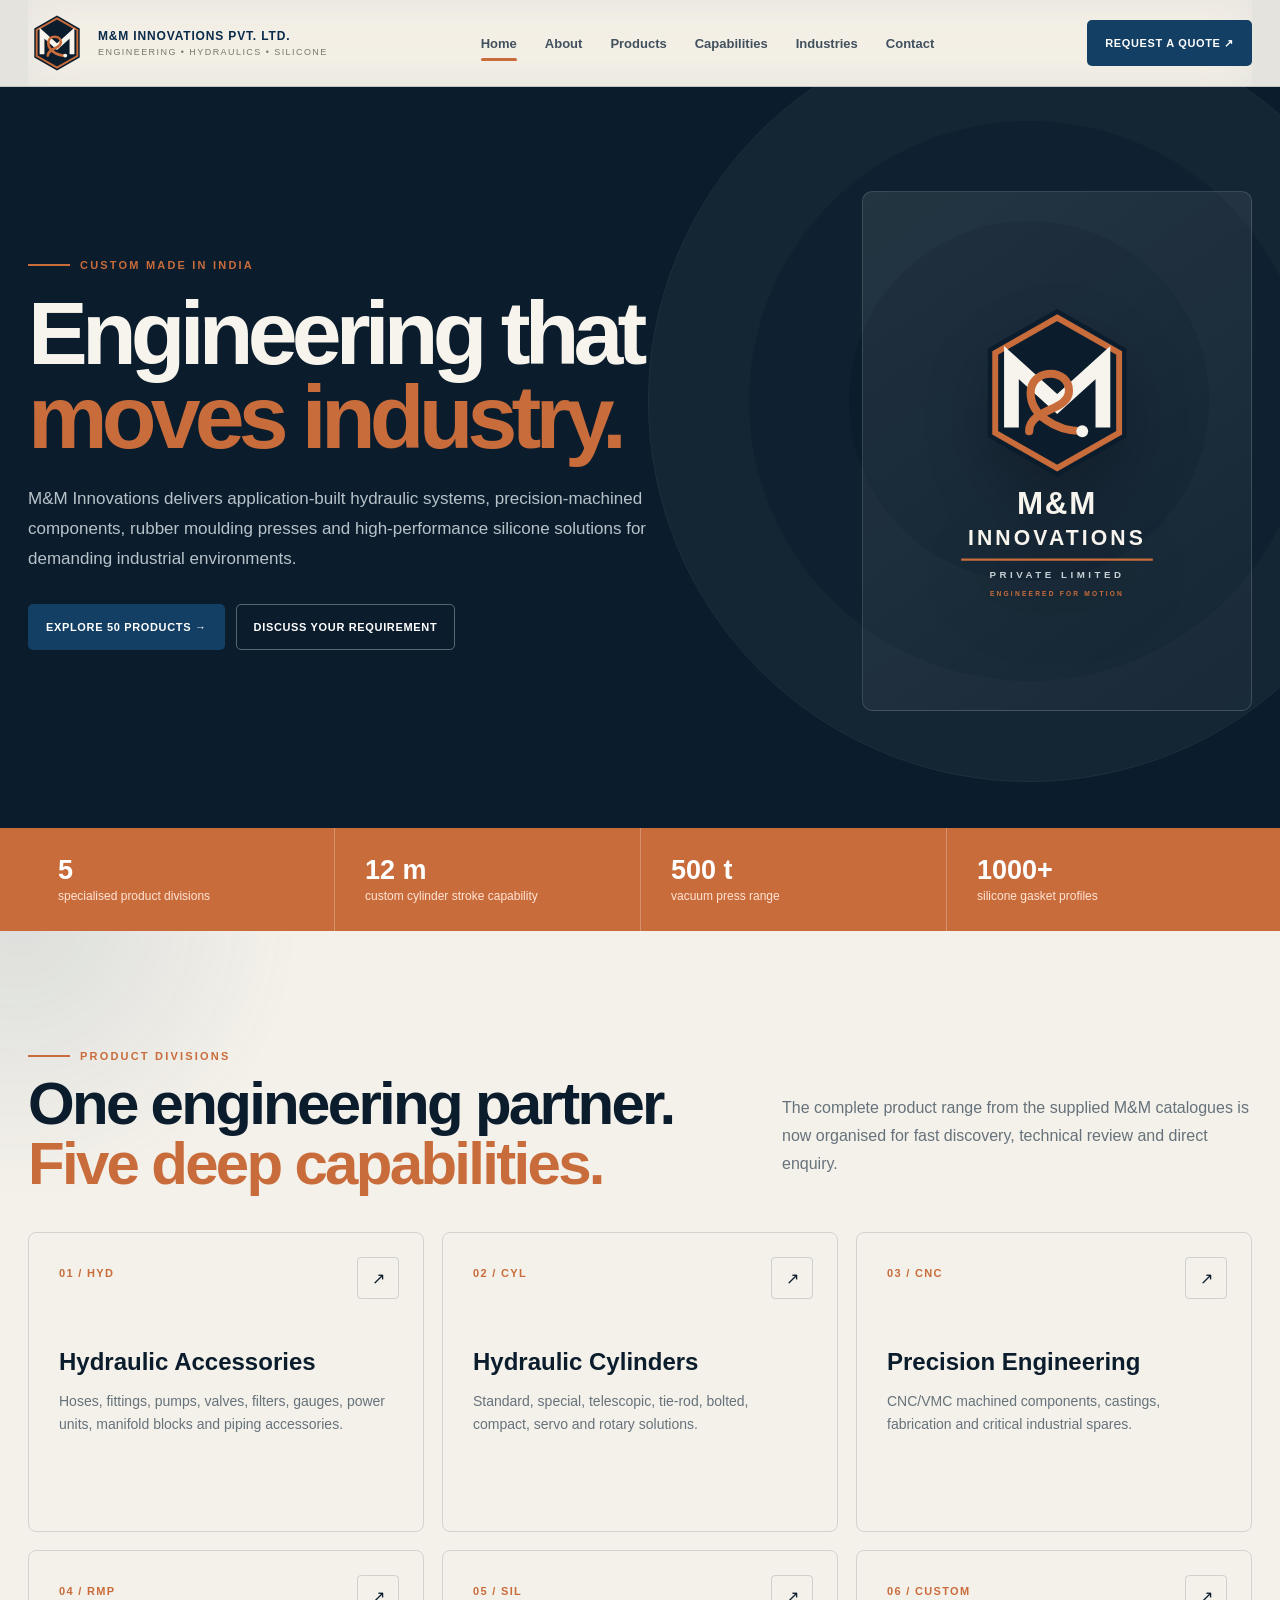
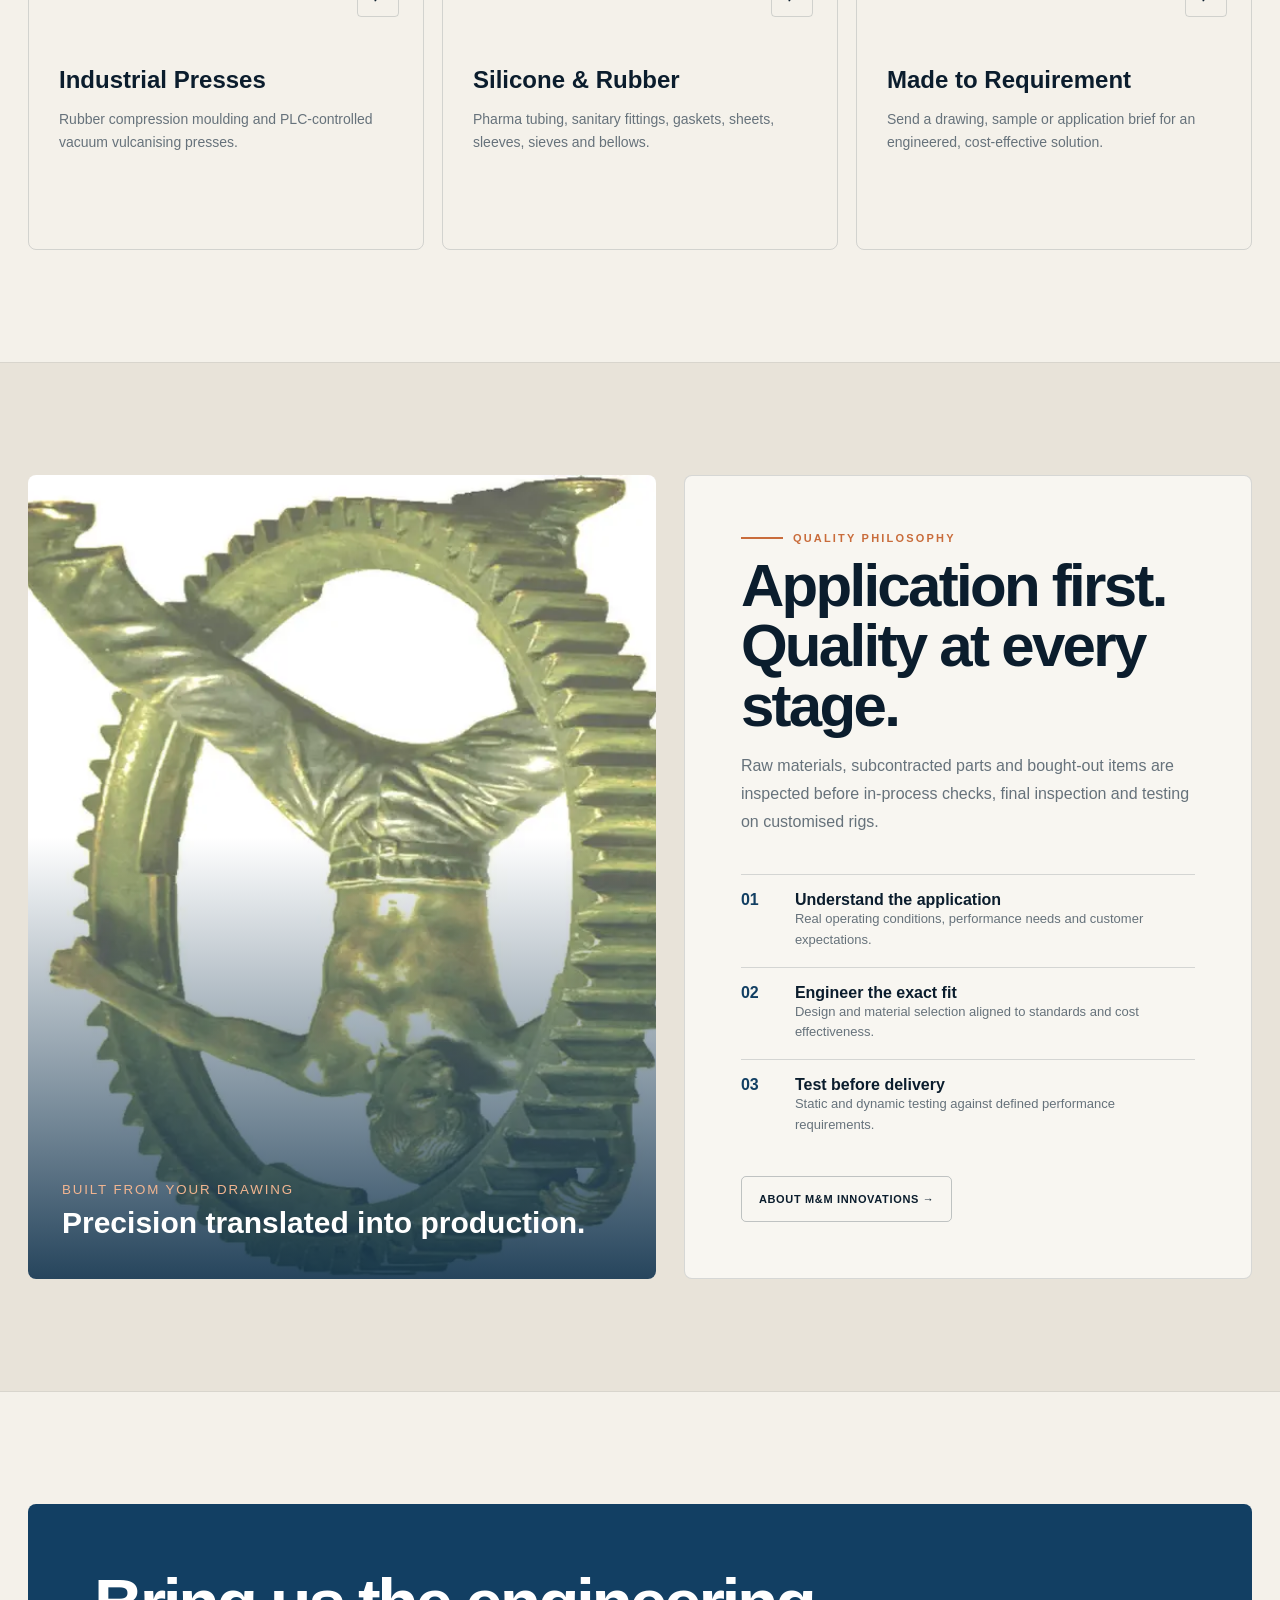
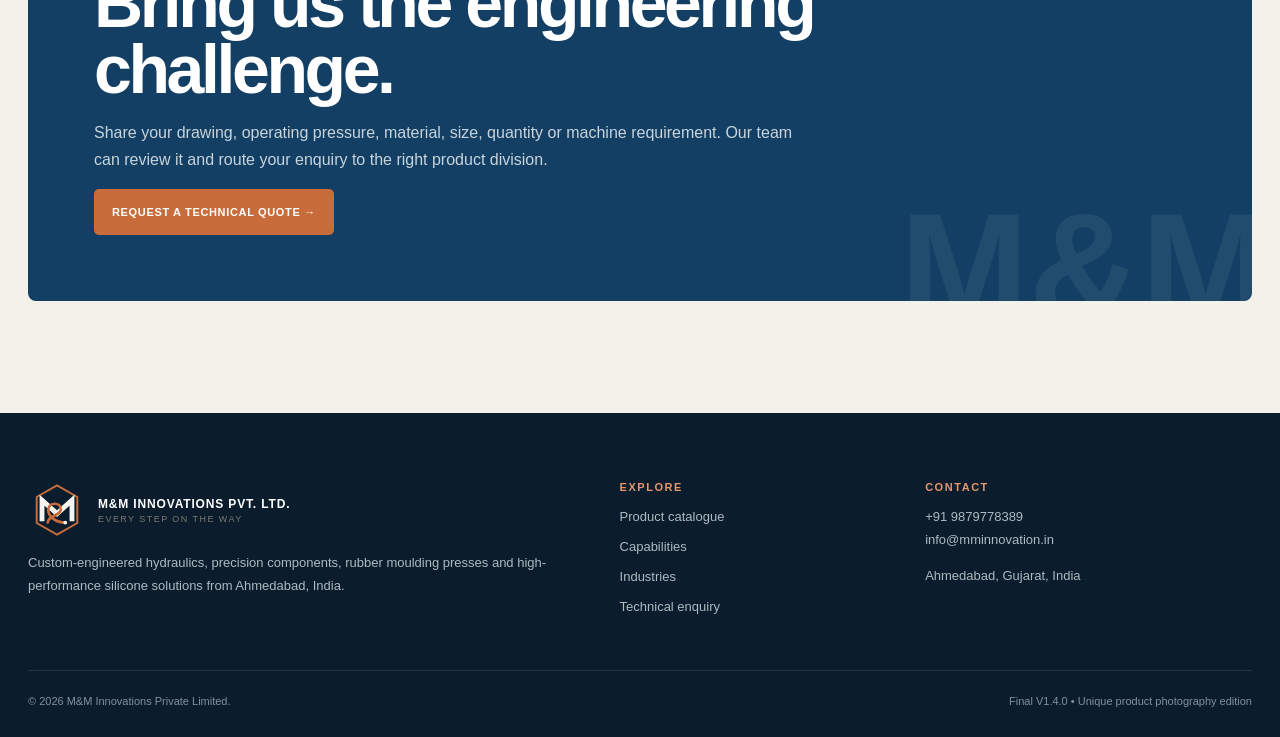
==== index.html @ 69aff67a "Initial commit for Render deployment" ====
<!doctype html><html lang="en"><head><meta charset="utf-8"><meta name="viewport" content="width=device-width,initial-scale=1"><title>M&M Innovations Pvt. Ltd. | Industrial Engineering & Manufacturing</title><meta name="description" content="Manufacturer of hydraulic cylinders, accessories, precision engineering components, rubber moulding presses and silicone products in Ahmedabad, India."><link rel="icon" href="favicon.ico"><link rel="stylesheet" href="assets/styles.css"><link rel="stylesheet" href="assets/final-polish.css"><link rel="stylesheet" href="assets/editorial-v130.css"></head><body><div class="noise"></div><div data-site-nav></div>
<header class="hero"><div class="container hero-grid"><div><div class="eyebrow" data-cms-text="index.hero.eyebrow">Custom made in India</div><h1>Engineering that <span data-cms-text="index.hero.accent">moves industry.</span></h1><p data-cms-text="index.hero.description">M&M Innovations delivers application-built hydraulic systems, precision-machined components, rubber moulding presses and high-performance silicone solutions for demanding industrial environments.</p><div class="hero-actions"><a class="btn btn-primary" href="products.html">Explore 50 products →</a><a class="btn btn-secondary" href="contact.html">Discuss your requirement</a></div></div><div class="hero-logo-card"><img data-cms-image="index.hero.logo" src="assets/mm-logo-primary.svg" alt="M&M Innovations Private Limited"><p>Innovation • Engineering • Reliability</p></div></div></header>
<div class="metrics"><div class="container metric-row"><div class="metric"><strong>5</strong><span>specialised product divisions</span></div><div class="metric"><strong>12 m</strong><span>custom cylinder stroke capability</span></div><div class="metric"><strong>500 t</strong><span>vacuum press range</span></div><div class="metric"><strong>1000+</strong><span>silicone gasket profiles</span></div></div></div>
<main><section class="section"><div class="container"><div class="section-head reveal"><div><div class="eyebrow">Product divisions</div><h2>One engineering partner. <span class="gradient">Five deep capabilities.</span></h2></div><p data-cms-text="index.divisions.description">The complete product range from the supplied M&M catalogues is now organised for fast discovery, technical review and direct enquiry.</p></div><div class="grid-3">
<a class="division-card reveal" href="products.html?category=Hydraulic%20Accessories"><span class="icon">01 / HYD</span><span class="arrow">↗</span><h3>Hydraulic Accessories</h3><p>Hoses, fittings, pumps, valves, filters, gauges, power units, manifold blocks and piping accessories.</p></a>
<a class="division-card reveal" href="products.html?category=Hydraulic%20Cylinders"><span class="icon">02 / CYL</span><span class="arrow">↗</span><h3>Hydraulic Cylinders</h3><p>Standard, special, telescopic, tie-rod, bolted, compact, servo and rotary solutions.</p></a>
<a class="division-card reveal" href="products.html?category=Precision%20Engineering"><span class="icon">03 / CNC</span><span class="arrow">↗</span><h3>Precision Engineering</h3><p>CNC/VMC machined components, castings, fabrication and critical industrial spares.</p></a>
<a class="division-card reveal" href="products.html?category=Industrial%20Presses"><span class="icon">04 / RMP</span><span class="arrow">↗</span><h3>Industrial Presses</h3><p>Rubber compression moulding and PLC-controlled vacuum vulcanising presses.</p></a>
<a class="division-card reveal" href="products.html?category=Silicone%20%26%20Rubber"><span class="icon">05 / SIL</span><span class="arrow">↗</span><h3>Silicone & Rubber</h3><p>Pharma tubing, sanitary fittings, gaskets, sheets, sleeves, sieves and bellows.</p></a>
<a class="division-card reveal" href="contact.html"><span class="icon">06 / CUSTOM</span><span class="arrow">↗</span><h3>Made to Requirement</h3><p>Send a drawing, sample or application brief for an engineered, cost-effective solution.</p></a>
</div></div></section>
<section class="section section-soft"><div class="container split"><div class="visual-panel reveal"><img data-cms-image="index.quality.image" src="assets/product-photos/visual-engineering.webp" alt="M&M precision engineering components"><div class="visual-caption"><small>Built from your drawing</small><h3>Precision translated into production.</h3></div></div><div class="content-panel reveal"><div class="eyebrow">Quality philosophy</div><h2>Application first. Quality at every stage.</h2><p>Raw materials, subcontracted parts and bought-out items are inspected before in-process checks, final inspection and testing on customised rigs.</p><div class="ticks"><div class="tick"><b>01</b><div><strong>Understand the application</strong><br><span>Real operating conditions, performance needs and customer expectations.</span></div></div><div class="tick"><b>02</b><div><strong>Engineer the exact fit</strong><br><span>Design and material selection aligned to standards and cost effectiveness.</span></div></div><div class="tick"><b>03</b><div><strong>Test before delivery</strong><br><span>Static and dynamic testing against defined performance requirements.</span></div></div></div><a class="btn btn-secondary" href="about.html" style="align-self:flex-start;margin-top:24px">About M&M Innovations →</a></div></div></section>
<section class="section"><div class="container cta-box reveal"><h2 data-cms-text="index.cta.title">Bring us the engineering challenge.</h2><p data-cms-text="index.cta.description">Share your drawing, operating pressure, material, size, quantity or machine requirement. Our team can review it and route your enquiry to the right product division.</p><a class="btn btn-dark" href="contact.html">Request a technical quote →</a></div></section></main>
<div data-site-footer></div><script src="assets/site.js"></script></body></html>
---- assets/styles.css ----
:root{--ink:#0a2440;--ink-2:#243f59;--muted:#668097;--blue:#0b5f9e;--blue-2:#38a7d6;--ice:#eaf7fc;--white:#fff;--line:rgba(39,92,126,.15);--glass:rgba(255,255,255,.68);--glass-strong:rgba(255,255,255,.86);--shadow:0 24px 70px rgba(25,68,99,.13);--shadow-soft:0 12px 34px rgba(25,68,99,.09);--radius:26px;--display:"Segoe UI Variable Display","Segoe UI",sans-serif;--body:"Segoe UI Variable Text","Segoe UI",sans-serif}
*{box-sizing:border-box}html{scroll-behavior:smooth}body{margin:0;color:var(--ink);font-family:var(--body);background:linear-gradient(135deg,#fafdff 0%,#eef8fc 42%,#f8fbfd 100%);overflow-x:hidden}body:before,body:after{content:"";position:fixed;z-index:-2;border-radius:50%;filter:blur(10px);pointer-events:none}body:before{width:540px;height:540px;right:-180px;top:-180px;background:radial-gradient(circle,rgba(80,184,220,.22),transparent 68%);animation:orb 16s ease-in-out infinite}body:after{width:440px;height:440px;left:-180px;bottom:-180px;background:radial-gradient(circle,rgba(118,153,207,.18),transparent 70%);animation:orb 19s ease-in-out infinite reverse}body.modal-open{overflow:hidden}a{color:inherit;text-decoration:none}button,input,select,textarea{font:inherit}img{display:block;max-width:100%}.container{width:min(1200px,calc(100% - 40px));margin:auto}.noise{position:fixed;inset:0;z-index:-1;pointer-events:none;opacity:.18;background-image:linear-gradient(rgba(29,92,126,.025) 1px,transparent 1px),linear-gradient(90deg,rgba(29,92,126,.025) 1px,transparent 1px);background-size:36px 36px;mask-image:linear-gradient(to bottom,black,transparent 85%)}
.nav{position:fixed;inset:16px 0 auto;z-index:80}.nav-inner{min-height:76px;padding:9px 12px 9px 16px;display:flex;align-items:center;justify-content:space-between;gap:22px;border:1px solid rgba(255,255,255,.9);border-radius:22px;background:rgba(255,255,255,.7);backdrop-filter:blur(22px) saturate(145%);box-shadow:0 14px 45px rgba(31,78,108,.1)}.brand{display:flex;align-items:center;gap:12px;min-width:0}.brand-logo{width:68px;height:50px;object-fit:contain;flex:0 0 auto;filter:drop-shadow(0 8px 10px rgba(22,58,93,.13))}.brand-copy{display:grid;line-height:1}.brand-copy strong{font:800 13px/1.18 var(--display);letter-spacing:.04em;color:#092a4a}.brand-copy small{margin-top:4px;color:#688095;font-size:9px;letter-spacing:.16em;text-transform:uppercase}.nav-links{display:flex;align-items:center;gap:22px;font-size:13px;font-weight:600;color:#415e76}.nav-links a{padding:11px 0;position:relative}.nav-links a:after{content:"";position:absolute;left:0;right:100%;bottom:4px;height:2px;border-radius:3px;background:linear-gradient(90deg,var(--blue),var(--blue-2));transition:right .25s ease}.nav-links a:hover:after,.nav-links a.active:after{right:0}.nav-cta,.btn{display:inline-flex;align-items:center;justify-content:center;gap:8px;min-height:44px;border:1px solid transparent;border-radius:13px;padding:11px 17px;font-size:13px;font-weight:800;cursor:pointer;transition:transform .25s ease,box-shadow .25s ease,border-color .25s ease}.nav-cta,.btn-primary{color:#fff;background:linear-gradient(135deg,#0b4d83,#1683bb);box-shadow:0 12px 27px rgba(11,95,158,.22)}.btn-secondary{color:var(--ink);border-color:rgba(43,91,125,.16);background:rgba(255,255,255,.68);backdrop-filter:blur(12px)}.btn-dark{color:#fff;background:#0a2845}.btn:hover,.nav-cta:hover{transform:translateY(-2px);box-shadow:0 16px 30px rgba(22,71,105,.17)}.menu-btn{display:none;border:0;background:transparent;color:var(--ink);font-size:25px;cursor:pointer}.eyebrow{display:inline-flex;align-items:center;gap:10px;color:var(--blue);font-size:11px;font-weight:800;letter-spacing:.18em;text-transform:uppercase}.eyebrow:before{content:"";width:30px;height:1px;background:currentColor}
.hero{min-height:100svh;display:flex;align-items:center;padding:152px 0 88px;position:relative;overflow:hidden;background:radial-gradient(circle at 72% 36%,rgba(255,255,255,.96),rgba(221,244,251,.6) 27%,transparent 52%)}.hero:before{content:"";position:absolute;width:720px;height:720px;right:-70px;top:40px;border:1px solid rgba(27,109,157,.09);border-radius:50%;box-shadow:inset 0 0 0 90px rgba(255,255,255,.14),inset 0 0 0 180px rgba(255,255,255,.11);animation:spin 38s linear infinite}.hero-grid{position:relative;z-index:2;display:grid;grid-template-columns:minmax(0,1.14fr) minmax(330px,.86fr);align-items:center;gap:70px}.hero h1,.page-hero h1{font:800 clamp(50px,7vw,92px)/.94 var(--display);letter-spacing:-.06em;margin:20px 0 25px;color:#092a4a}.hero h1 span,.gradient{background:linear-gradient(95deg,#0a4b7d,#2f9eca);-webkit-background-clip:text;color:transparent}.hero p,.page-hero p{max-width:730px;color:#536f85;font-size:17px;line-height:1.75}.hero-actions{display:flex;gap:11px;flex-wrap:wrap;margin-top:31px}.hero-logo-card{justify-self:end;width:min(390px,100%);height:500px;display:grid;place-items:center;padding:35px;border:1px solid rgba(255,255,255,.95);border-radius:40px;background:rgba(255,255,255,.52);backdrop-filter:blur(24px) saturate(140%);box-shadow:var(--shadow);animation:float 6s ease-in-out infinite}.hero-logo-card img{width:100%;height:410px;object-fit:contain;filter:drop-shadow(0 24px 22px rgba(17,58,91,.18))}.hero-logo-card p{display:none}.metrics{position:relative;z-index:5;margin-top:-52px}.metric-row{display:grid;grid-template-columns:repeat(4,1fr);border:1px solid rgba(255,255,255,.92);border-radius:24px;background:rgba(255,255,255,.68);backdrop-filter:blur(22px);box-shadow:var(--shadow-soft);overflow:hidden}.metric{padding:24px 25px}.metric+.metric{border-left:1px solid var(--line)}.metric strong{display:block;font:800 27px var(--display);color:#0b4f82}.metric span{font-size:12px;color:var(--muted)}
.section{padding:105px 0}.section-soft{background:linear-gradient(180deg,rgba(255,255,255,.5),rgba(228,245,251,.45))}.section-head{display:flex;justify-content:space-between;align-items:end;gap:36px;margin-bottom:38px}.section-head h2,.content-panel h2{font:800 clamp(35px,5vw,60px)/1 var(--display);letter-spacing:-.045em;margin:12px 0 0;color:#0a2c4c}.section-head p,.content-panel p{max-width:470px;color:var(--muted);line-height:1.75}.grid-3{display:grid;grid-template-columns:repeat(3,1fr);gap:18px}.division-card,.service-card{position:relative;min-height:310px;padding:28px;border:1px solid rgba(255,255,255,.94);border-radius:var(--radius);background:rgba(255,255,255,.62);backdrop-filter:blur(16px);box-shadow:var(--shadow-soft);overflow:hidden;transition:transform .35s ease,box-shadow .35s ease,border-color .35s ease}.division-card:before,.service-card:before{content:"";position:absolute;width:120px;height:120px;right:-50px;bottom:-55px;border-radius:50%;background:radial-gradient(circle,rgba(58,166,211,.18),transparent 70%);transition:transform .4s}.division-card:hover,.service-card:hover{transform:translateY(-8px);border-color:rgba(82,170,207,.32);box-shadow:0 28px 60px rgba(28,76,107,.15)}.division-card:hover:before,.service-card:hover:before{transform:scale(1.4)}.division-card .icon,.service-card .num{color:#1175ad;font:800 11px var(--display);letter-spacing:.12em}.division-card h3,.service-card h3{font:800 24px/1.15 var(--display);margin:67px 0 12px;color:#0d3455}.division-card p,.service-card p{color:var(--muted);font-size:14px;line-height:1.67}.division-card .arrow{position:absolute;right:24px;top:24px;width:42px;height:42px;display:grid;place-items:center;border:1px solid var(--line);border-radius:50%;background:rgba(255,255,255,.55);transition:.3s}.division-card:hover .arrow{background:var(--blue);color:#fff;border-color:var(--blue);transform:rotate(45deg)}
.split{display:grid;grid-template-columns:1.05fr .95fr;gap:20px}.visual-panel{min-height:590px;border-radius:34px;overflow:hidden;position:relative;border:1px solid rgba(255,255,255,.95);background:#e9f4f8;box-shadow:var(--shadow)}.visual-panel img{width:100%;height:100%;object-fit:cover}.visual-panel:after{content:"";position:absolute;inset:45% 0 0;background:linear-gradient(transparent,rgba(8,43,70,.88))}.visual-caption{position:absolute;z-index:2;left:28px;right:28px;bottom:26px;color:#fff}.visual-caption small{color:#bfefff;letter-spacing:.14em;text-transform:uppercase}.visual-caption h3{font:800 30px var(--display);margin:8px 0}.content-panel{padding:46px;border:1px solid rgba(255,255,255,.94);border-radius:34px;background:rgba(255,255,255,.66);backdrop-filter:blur(18px);box-shadow:var(--shadow-soft);display:flex;flex-direction:column;justify-content:center}.ticks{display:grid;gap:0;margin-top:22px}.tick{display:grid;grid-template-columns:42px 1fr;gap:12px;padding:16px 0;border-top:1px solid var(--line)}.tick b{color:var(--blue)}.tick span{color:var(--muted);font-size:13px;line-height:1.6}.pill-row{display:flex;gap:8px;flex-wrap:wrap;margin-top:18px}.pill{padding:8px 11px;border:1px solid var(--line);border-radius:999px;background:rgba(255,255,255,.62);color:#46677f;font-size:11px}
.page-hero{padding:180px 0 92px;position:relative;background:radial-gradient(circle at 84% 22%,rgba(63,170,213,.2),transparent 30%),linear-gradient(180deg,rgba(255,255,255,.5),rgba(230,246,251,.44));border-bottom:1px solid rgba(55,112,145,.08)}.breadcrumb{color:var(--blue);font-size:11px;font-weight:800;letter-spacing:.14em;text-transform:uppercase}.cta-box{padding:55px;border:1px solid rgba(255,255,255,.96);border-radius:36px;background:linear-gradient(135deg,rgba(255,255,255,.88),rgba(212,241,250,.82));backdrop-filter:blur(20px);box-shadow:var(--shadow);color:var(--ink);position:relative;overflow:hidden}.cta-box:after{content:'M&M';position:absolute;right:-18px;bottom:-45px;font:800 155px/1 var(--display);color:#0d679d;opacity:.07}.cta-box h2{font:800 clamp(38px,5.5vw,68px)/.98 var(--display);letter-spacing:-.05em;max-width:850px;margin:0;color:#0a2d4d}.cta-box p{max-width:700px;color:#536f85;line-height:1.7;position:relative;z-index:2}
.catalog-tools{position:sticky;top:106px;z-index:20;display:flex;align-items:center;gap:12px;flex-wrap:wrap;padding:12px;margin:0 0 30px;border:1px solid rgba(255,255,255,.94);border-radius:19px;background:rgba(255,255,255,.76);backdrop-filter:blur(22px);box-shadow:var(--shadow-soft)}.search-box{min-width:260px;flex:1;position:relative}.search-box input{width:100%;height:47px;padding:0 42px 0 15px;border:1px solid var(--line);border-radius:13px;color:var(--ink);background:rgba(246,252,254,.86);outline:none}.search-box input:focus{border-color:#5eb1d3;box-shadow:0 0 0 4px rgba(61,160,204,.1)}.search-box span{position:absolute;right:15px;top:12px;color:var(--muted)}.filters{display:flex;gap:7px;overflow:auto;padding-bottom:1px}.filter-btn{white-space:nowrap;border:1px solid var(--line);border-radius:11px;padding:10px 12px;background:rgba(255,255,255,.55);color:#45657d;cursor:pointer;font-size:12px}.filter-btn.active{background:#0c609b;color:#fff;border-color:#0c609b;font-weight:800}.product-grid{display:grid;grid-template-columns:repeat(3,1fr);gap:18px}.product-card{min-height:395px;border:1px solid rgba(255,255,255,.96);border-radius:26px;background:rgba(255,255,255,.66);backdrop-filter:blur(16px);box-shadow:var(--shadow-soft);overflow:hidden;transition:transform .32s ease,box-shadow .32s ease}.product-card:hover{transform:translateY(-7px);box-shadow:0 27px 58px rgba(29,78,109,.15)}.product-media{height:126px;position:relative;overflow:hidden;background:linear-gradient(135deg,rgba(221,244,251,.85),rgba(247,252,254,.94));border-bottom:1px solid rgba(44,104,139,.08)}.product-media:before{content:"";position:absolute;right:-32px;top:-48px;width:175px;height:175px;border-radius:50%;border:1px solid rgba(38,130,176,.16);box-shadow:inset 0 0 0 28px rgba(255,255,255,.22)}.product-media:after{content:"M&M";position:absolute;right:18px;bottom:7px;font:800 50px/1 var(--display);color:rgba(23,103,151,.07)}.product-symbol{position:absolute;left:21px;bottom:18px;width:56px;height:56px;display:grid;place-items:center;border-radius:17px;color:#fff;font:800 17px var(--display);background:linear-gradient(145deg,#0e4f82,#2a9aca);box-shadow:0 12px 24px rgba(18,98,150,.22)}.product-badge{position:absolute;left:91px;bottom:31px;color:#276181;font-size:10px;font-weight:800;letter-spacing:.08em;text-transform:uppercase}.product-body{padding:22px}.product-body h3{font:800 21px/1.18 var(--display);margin:0 0 10px;color:#0c3152}.product-body p{height:68px;overflow:hidden;color:var(--muted);font-size:13px;line-height:1.65}.spec-chips{display:flex;gap:6px;flex-wrap:wrap;margin:15px 0}.spec-chips span{padding:6px 8px;border-radius:8px;background:rgba(226,244,250,.75);color:#3b6b87;font-size:10px}.product-actions{display:flex;gap:8px}.product-actions .btn{flex:1;padding:10px 12px}.empty{display:none;text-align:center;padding:50px;border:1px dashed var(--line);border-radius:20px;color:var(--muted)}.catalog-downloads{display:grid;grid-template-columns:repeat(5,1fr);gap:12px}.download-card{display:flex;flex-direction:column;min-height:185px;gap:12px;padding:19px;border:1px solid rgba(255,255,255,.94);border-radius:19px;background:rgba(255,255,255,.64);box-shadow:var(--shadow-soft)}.download-card strong{font:800 15px/1.3 var(--display);color:#113a5a}.download-card small{color:var(--muted)}.download-card a{margin-top:auto;color:var(--blue);font-size:12px;font-weight:800}
.modal{position:fixed;z-index:100;inset:0;display:none;place-items:center;padding:20px;background:rgba(17,43,61,.35);backdrop-filter:blur(14px)}.modal.open{display:grid}.modal-card{width:min(1000px,100%);max-height:calc(100svh - 40px);overflow:auto;display:grid;grid-template-columns:.95fr 1.05fr;border:1px solid rgba(255,255,255,.95);border-radius:29px;background:rgba(250,253,254,.94);box-shadow:0 36px 100px rgba(14,45,67,.25)}.modal-image{min-height:570px;background:#eef6f8}.modal-image img{width:100%;height:100%;object-fit:contain;object-position:top}.modal-content{padding:38px;position:relative}.modal-close{position:absolute;right:18px;top:18px;width:40px;height:40px;border:1px solid var(--line);border-radius:50%;background:#fff;color:var(--ink);cursor:pointer}.modal-content h2{font:800 38px/1 var(--display);margin:14px 45px 16px 0;color:#0c3152}.modal-content p{color:var(--muted);line-height:1.75}.spec-list{display:grid;gap:9px;margin:22px 0}.spec-list div{display:flex;gap:10px;padding-top:9px;border-top:1px solid var(--line);color:#3f6078;font-size:13px}.spec-list div:before{content:'◆';color:#2190c0;font-size:9px;margin-top:4px}
.capability-table{width:100%;border-collapse:collapse;border:1px solid var(--line);background:rgba(255,255,255,.68);box-shadow:var(--shadow-soft)}.capability-table th,.capability-table td{text-align:left;padding:15px;border-bottom:1px solid var(--line);font-size:13px}.capability-table th{color:#0b5b91;background:rgba(218,241,249,.72)}.capability-table td{color:#526e82}.industry-grid{display:grid;grid-template-columns:repeat(4,1fr);gap:14px}.industry{min-height:195px;padding:22px;border:1px solid rgba(255,255,255,.95);border-radius:21px;background:rgba(255,255,255,.63);box-shadow:var(--shadow-soft);display:flex;flex-direction:column;justify-content:space-between;transition:transform .3s}.industry:hover{transform:translateY(-6px)}.industry b{font:800 28px var(--display);color:#1b82b3}.industry span{color:var(--muted);font-size:12px;line-height:1.6}.contact-grid{display:grid;grid-template-columns:.9fr 1.1fr;gap:20px}.contact-card,.form-card{padding:34px;border:1px solid rgba(255,255,255,.95);border-radius:29px;background:rgba(255,255,255,.66);box-shadow:var(--shadow-soft)}.contact-list{display:grid;gap:17px;margin-top:25px}.contact-item{padding-top:16px;border-top:1px solid var(--line)}.contact-item small{display:block;color:var(--blue);text-transform:uppercase;letter-spacing:.12em;margin-bottom:6px}.contact-item p,.contact-item a{color:var(--muted);line-height:1.65;margin:0;font-size:13px}.form-grid{display:grid;grid-template-columns:1fr 1fr;gap:13px}.field{display:grid;gap:7px}.field.full{grid-column:1/-1}.field label{font-size:11px;color:#516e84}.field input,.field select,.field textarea{width:100%;border:1px solid var(--line);border-radius:13px;background:rgba(248,252,253,.82);color:var(--ink);padding:13px;outline:none}.field textarea{min-height:130px;resize:vertical}.field input:focus,.field select:focus,.field textarea:focus{border-color:#59acd1;box-shadow:0 0 0 4px rgba(61,160,204,.1)}.form-message{display:none;margin-top:12px;padding:12px;border:1px solid rgba(51,157,111,.25);border-radius:11px;background:rgba(92,196,145,.12);color:#22764d}
.footer{padding:72px 0 28px}.footer-grid{display:grid;grid-template-columns:1.35fr .65fr .8fr;gap:40px;padding:35px;border:1px solid rgba(255,255,255,.95);border-radius:28px;background:rgba(255,255,255,.56);box-shadow:var(--shadow-soft)}.footer p,.footer a{color:var(--muted);font-size:13px;line-height:1.75}.footer h4{margin:0 0 13px;color:#24465f;font-size:11px;text-transform:uppercase;letter-spacing:.14em}.footer-links{display:grid;gap:7px}.footer-bottom{display:flex;justify-content:space-between;gap:18px;padding-top:22px;color:#7c91a1;font-size:11px}.reveal{opacity:0;transform:translateY(24px);transition:opacity .7s ease,transform .7s cubic-bezier(.2,.75,.2,1)}.reveal.visible{opacity:1;transform:none}.grid-3 .reveal:nth-child(2),.product-grid .reveal:nth-child(3n+2){transition-delay:.07s}.grid-3 .reveal:nth-child(3),.product-grid .reveal:nth-child(3n){transition-delay:.14s}.admin-shortcut{position:fixed;z-index:60;right:16px;bottom:16px;padding:9px 12px;border:1px solid rgba(255,255,255,.9);border-radius:999px;background:rgba(255,255,255,.8);backdrop-filter:blur(16px);box-shadow:var(--shadow-soft);color:var(--blue);font-size:11px;font-weight:800}
@keyframes float{0%,100%{transform:translateY(0) rotate(-.4deg)}50%{transform:translateY(-13px) rotate(.4deg)}}@keyframes orb{0%,100%{transform:translate(0,0)}50%{transform:translate(-25px,28px)}}@keyframes spin{to{transform:rotate(360deg)}}
@media(max-width:1050px){.nav-links{gap:14px}.nav-cta{display:none}.product-grid{grid-template-columns:repeat(2,1fr)}.catalog-downloads{grid-template-columns:repeat(3,1fr)}.industry-grid{grid-template-columns:repeat(2,1fr)}}@media(max-width:820px){.nav-links{display:none}.nav-links.open{position:absolute;display:grid;top:84px;left:20px;right:20px;padding:18px;border:1px solid rgba(255,255,255,.95);border-radius:18px;background:rgba(255,255,255,.94);box-shadow:var(--shadow)}.menu-btn{display:block}.hero-grid{grid-template-columns:1fr}.hero-logo-card{display:none}.metric-row{grid-template-columns:repeat(2,1fr)}.metric:nth-child(3){border-left:0;border-top:1px solid var(--line)}.metric:nth-child(4){border-top:1px solid var(--line)}.grid-3{grid-template-columns:repeat(2,1fr)}.split,.contact-grid{grid-template-columns:1fr}.section-head{display:block}.section-head p{margin-top:17px}.catalog-downloads{grid-template-columns:repeat(2,1fr)}.modal-card{grid-template-columns:1fr}.modal-image{min-height:360px;max-height:42vh}.footer-grid{grid-template-columns:1fr 1fr}.footer-grid>:first-child{grid-column:1/-1}}@media(max-width:580px){.container{width:min(100% - 24px,1200px)}.brand-copy small{display:none}.brand-copy strong{max-width:165px;font-size:10px}.brand-logo{width:55px;height:42px}.nav{inset:10px 0 auto}.nav-inner{min-height:64px}.hero{padding-top:132px}.hero h1,.page-hero h1{font-size:46px}.hero p,.page-hero p{font-size:15px}.metrics{margin-top:-25px}.metric{padding:18px}.metric strong{font-size:21px}.section{padding:76px 0}.grid-3,.product-grid,.catalog-downloads,.industry-grid,.form-grid{grid-template-columns:1fr}.division-card,.service-card{min-height:255px}.division-card h3,.service-card h3{margin-top:48px}.content-panel,.contact-card,.form-card{padding:25px}.visual-panel{min-height:430px}.catalog-tools{top:86px}.search-box{min-width:100%}.page-hero{padding:145px 0 70px}.cta-box{padding:38px 24px}.modal-content{padding:28px 22px}.modal-content h2{font-size:31px}.footer-grid{grid-template-columns:1fr;padding:26px}.footer-grid>:first-child{grid-column:auto}.footer-bottom{display:block}.product-card{min-height:380px}}@media(prefers-reduced-motion:reduce){*{scroll-behavior:auto!important;animation:none!important;transition:none!important}.reveal{opacity:1;transform:none}}
---- assets/final-polish.css ----
/* Final V1.4.0 stability, accessibility and responsive polish */
.sr-only{position:absolute!important;width:1px;height:1px;padding:0;margin:-1px;overflow:hidden;clip:rect(0,0,0,0);white-space:nowrap;border:0}
[hidden]{display:none!important}
:where(a,button,input,select,textarea):focus-visible{outline:3px solid rgba(20,132,187,.38);outline-offset:3px}
.menu-btn{min-width:44px;min-height:44px;border-radius:12px}
.menu-btn:hover{background:rgba(220,242,250,.72)}
.nav-inner{position:relative}
.product-count{flex:0 0 auto;padding:0 5px;color:#56748a;font-size:11px;font-weight:700;white-space:nowrap}
.form-message.error{border-color:rgba(191,72,72,.28);background:rgba(220,83,83,.1);color:#9a3434}
.btn:disabled{cursor:not-allowed;opacity:.68;transform:none;box-shadow:none}
.visual-panel img{transition:transform .7s cubic-bezier(.2,.75,.2,1)}
.visual-panel:hover img{transform:scale(1.025)}
.capability-table tr:last-child td{border-bottom:0}
.footer-links a,.contact-item a{width:max-content;max-width:100%}
.footer-links a:hover,.contact-item a:hover{color:var(--blue)}
@media(max-width:820px){
  .nav-links.open{max-height:calc(100vh - 120px);overflow-y:auto}
  .nav-links.open a{min-height:44px;display:flex;align-items:center;padding:10px 12px;border-radius:10px}
  .nav-links.open a:hover,.nav-links.open a.active{background:rgba(225,244,250,.72)}
  .modal{padding:12px;align-items:end}
  .modal-card{max-height:calc(100svh - 24px);border-radius:24px 24px 18px 18px}
  .modal-image{min-height:260px;height:34svh;max-height:330px}
  .modal-image img{object-position:center}
}
@media(max-width:580px){
  .hero h1,.page-hero h1{font-size:clamp(40px,12vw,50px);line-height:.98}
  .hero-actions,.product-actions{display:grid;grid-template-columns:1fr;width:100%}
  .hero-actions .btn,.product-actions .btn{width:100%}
  .catalog-tools{align-items:stretch}
  .filters{width:100%;padding:2px 0 6px}
  .filter-btn{min-height:42px}
  .product-count{width:100%;padding:2px 4px 0}
  .visual-panel{min-height:390px}
  .cta-box:after{font-size:105px}
  .admin-shortcut{right:12px;bottom:12px}
}
@media(prefers-reduced-motion:reduce){.visual-panel:hover img{transform:none}}
---- assets/editorial-v130.css ----
/* M&M Innovations FINAL V1.4.0 — precision industrial editorial direction */
:root{--ink:#0b1d2d;--ink-2:#263847;--muted:#66727b;--blue:#123f63;--blue-2:#c96c3b;--ice:#ebe7df;--white:#fff;--line:rgba(11,29,45,.15);--glass:#fff;--glass-strong:#fff;--shadow:0 18px 50px rgba(11,29,45,.09);--shadow-soft:0 8px 26px rgba(11,29,45,.07);--radius:14px}
body{background:#f4f1ea;color:var(--ink)}
body:before{width:620px;height:620px;right:-280px;top:-260px;background:radial-gradient(circle,rgba(201,108,59,.11),transparent 68%);animation:none}
body:after{width:560px;height:560px;left:-260px;bottom:-300px;background:radial-gradient(circle,rgba(18,63,99,.1),transparent 70%);animation:none}
.noise{opacity:.34;background-size:28px 28px;background-image:linear-gradient(rgba(11,29,45,.025) 1px,transparent 1px),linear-gradient(90deg,rgba(11,29,45,.025) 1px,transparent 1px)}
.container{width:min(1280px,calc(100% - 56px))}
.nav{inset:0 0 auto;background:rgba(244,241,234,.94);border-bottom:1px solid var(--line);backdrop-filter:blur(18px)}
.nav-inner{min-height:86px;padding:10px 0;border:0;border-radius:0;background:transparent;box-shadow:none}
.brand-logo{width:58px;height:58px;filter:none}.brand-copy strong{font-size:12px;letter-spacing:.07em}.brand-copy small{color:#7a7771}
.nav-links{gap:28px;color:#42515e}.nav-links a{padding:14px 0}.nav-links a:after{height:3px;bottom:4px;background:#c96c3b}
.nav-cta,.btn{border-radius:5px;min-height:46px;text-transform:uppercase;letter-spacing:.06em;font-size:11px}
.nav-cta,.btn-primary{background:#123f63;box-shadow:none}.nav-cta:hover,.btn-primary:hover{background:#0b2d48;box-shadow:none}
.btn-secondary{background:transparent;border-color:rgba(11,29,45,.24);backdrop-filter:none}.btn-dark{background:#c96c3b}
.eyebrow{color:#c96c3b;letter-spacing:.2em}.eyebrow:before{width:42px;height:2px}
.hero{min-height:92svh;padding:170px 0 96px;background:#0b1d2d;color:#fff}
.hero:before{width:760px;height:760px;right:-130px;top:20px;border-color:rgba(255,255,255,.08);box-shadow:inset 0 0 0 100px rgba(255,255,255,.018),inset 0 0 0 200px rgba(255,255,255,.016)}
.hero-grid{grid-template-columns:minmax(0,1.2fr) minmax(330px,.8fr);gap:80px}
.hero h1{max-width:850px;color:#f7f4ed;font-size:clamp(58px,7vw,102px);letter-spacing:-.065em}
.hero h1 span,.gradient{background:none;-webkit-background-clip:initial;color:#c96c3b}
.hero p{color:#b8c2c9;max-width:720px}
.hero .btn-secondary{color:#fff;border-color:rgba(255,255,255,.32)}
.hero-logo-card{height:520px;border:1px solid rgba(255,255,255,.14);border-radius:10px;background:linear-gradient(145deg,rgba(255,255,255,.09),rgba(255,255,255,.025));backdrop-filter:none;box-shadow:none;animation:float 7s ease-in-out infinite}
.hero-logo-card img{height:440px;filter:drop-shadow(0 28px 30px rgba(0,0,0,.22))}
.metrics{margin-top:0;background:#c96c3b}.metric-row{border:0;border-radius:0;background:transparent;backdrop-filter:none;box-shadow:none}.metric{padding:27px 30px}.metric+.metric{border-color:rgba(255,255,255,.25)}.metric strong{color:#fff}.metric span{color:#ffe4d6}
.section{padding:112px 0}.section-soft{background:#e8e3d9;border-block:1px solid rgba(11,29,45,.07)}
.section-head h2,.content-panel h2{color:#0b1d2d}.section-head p,.content-panel p{color:#66727b}
.division-card,.service-card{min-height:300px;padding:30px;border:1px solid rgba(11,29,45,.14);border-radius:8px;background:transparent;backdrop-filter:none;box-shadow:none}
.division-card:before,.service-card:before{display:none}.division-card:hover,.service-card:hover{border-color:#c96c3b;box-shadow:0 16px 40px rgba(11,29,45,.08)}
.division-card .icon,.service-card .num{color:#c96c3b}.division-card h3,.service-card h3{color:#0b1d2d}.division-card .arrow{border-radius:4px;background:transparent}.division-card:hover .arrow{background:#c96c3b;border-color:#c96c3b}
.split{gap:28px}.visual-panel{min-height:620px;border:0;border-radius:8px;background:#d5d0c6;box-shadow:none}.content-panel{padding:56px;border:1px solid rgba(11,29,45,.14);border-radius:8px;background:#f8f6f1;backdrop-filter:none;box-shadow:none}
.visual-caption{left:34px;right:34px;bottom:31px}.visual-caption small{color:#f2b590}.pill{border-radius:3px;background:transparent}
.page-hero{padding:190px 0 96px;background:#0b1d2d;border:0;color:#fff}.page-hero h1{max-width:1000px;color:#f7f4ed}.page-hero p{color:#b8c2c9}.breadcrumb{color:#e59365}
.cta-box{padding:66px;border:0;border-radius:8px;background:#123f63;color:#fff;box-shadow:none}.cta-box h2{color:#fff}.cta-box p{color:#c9d4dc}.cta-box:after{color:#fff}
.catalog-tools{top:102px;padding:14px 0;border:0;border-bottom:1px solid var(--line);border-radius:0;background:rgba(244,241,234,.96);backdrop-filter:blur(16px);box-shadow:none}
.search-box input{height:50px;border-radius:4px;background:#fff}.filter-btn{min-height:42px;border-radius:3px;background:transparent}.filter-btn.active{background:#123f63;border-color:#123f63}
.product-grid{grid-template-columns:repeat(3,minmax(0,1fr));gap:24px}
.product-card{min-height:550px;border:1px solid rgba(11,29,45,.13);border-radius:8px;background:#fff;backdrop-filter:none;box-shadow:none}.product-card:hover{transform:translateY(-5px);box-shadow:0 20px 44px rgba(11,29,45,.1)}
.product-media{height:258px;flex-basis:258px;background:#eeeae2;border-bottom:0}.product-media img{padding:0;object-fit:cover;object-position:center;filter:none}.product-card:hover .product-media img{transform:scale(1.035)}
.product-media:after{display:block;content:"";inset:auto 0 0;height:45%;background:linear-gradient(transparent,rgba(11,29,45,.65));color:transparent}
.product-badge{left:16px;bottom:14px;padding:7px 9px;border:1px solid rgba(255,255,255,.45);border-radius:3px;background:rgba(11,29,45,.8);backdrop-filter:blur(8px);box-shadow:none;color:#fff}
.product-body{padding:25px}.product-body h3{color:#0b1d2d;font-size:22px}.product-body p{color:#66727b}.spec-chips span{border-radius:3px;background:#eeeae2;color:#495a66}.product-actions{margin-top:5px}
.modal{background:rgba(4,15,24,.76);backdrop-filter:blur(8px)}.modal-card{border:0;border-radius:8px;background:#f7f4ed}.modal-image{background:#ded9d0}.modal-content h2{color:#0b1d2d}.modal-close{border-radius:4px}
.modal-image img{padding:0;filter:none;object-fit:cover;object-position:center}
.capability-table{background:#fff;box-shadow:none}.capability-table th{background:#123f63;color:#fff}
.industry{min-height:205px;border:1px solid rgba(11,29,45,.14);border-radius:6px;background:transparent;box-shadow:none}.industry b{color:#c96c3b}
.contact-card,.form-card{padding:42px;border:1px solid rgba(11,29,45,.14);border-radius:8px;background:#fff;box-shadow:none}.field input,.field select,.field textarea{border-radius:4px;background:#f8f6f1}.form-message{border-radius:3px}
.footer{padding:0;background:#0b1d2d}.footer-grid{padding:68px 0 52px;border:0;border-radius:0;background:transparent;box-shadow:none}.footer p,.footer a{color:#aeb9c1}.footer h4{color:#e6976c}.footer .brand-copy strong{color:#fff}.footer-bottom{padding:24px 0 30px;border-top:1px solid rgba(255,255,255,.1);color:#82919b}
.admin-shortcut{border:0;border-radius:4px;background:#c96c3b;color:#fff;backdrop-filter:none}
@media(max-width:1050px){.product-grid{grid-template-columns:repeat(2,1fr)}}
@media(max-width:820px){.nav{background:rgba(244,241,234,.98)}.nav-links.open{top:76px;left:0;right:0;border:1px solid var(--line);border-radius:5px;background:#f8f6f1}.hero{min-height:auto}.hero-grid{grid-template-columns:1fr}.page-hero{padding-top:160px}.modal-image{height:300px}.footer-grid{padding-inline:0}}
@media(max-width:580px){.container{width:min(100% - 28px,1280px)}.nav-inner{min-height:72px}.hero{padding-top:138px}.hero h1,.page-hero h1{font-size:clamp(42px,13vw,56px)}.section{padding:82px 0}.product-grid{grid-template-columns:1fr}.product-card{min-height:0}.product-media{height:240px;flex-basis:240px}.content-panel,.contact-card,.form-card{padding:28px}.visual-panel{min-height:420px}.cta-box{padding:44px 28px}.metric{padding:19px}.footer-grid{padding-top:48px}}
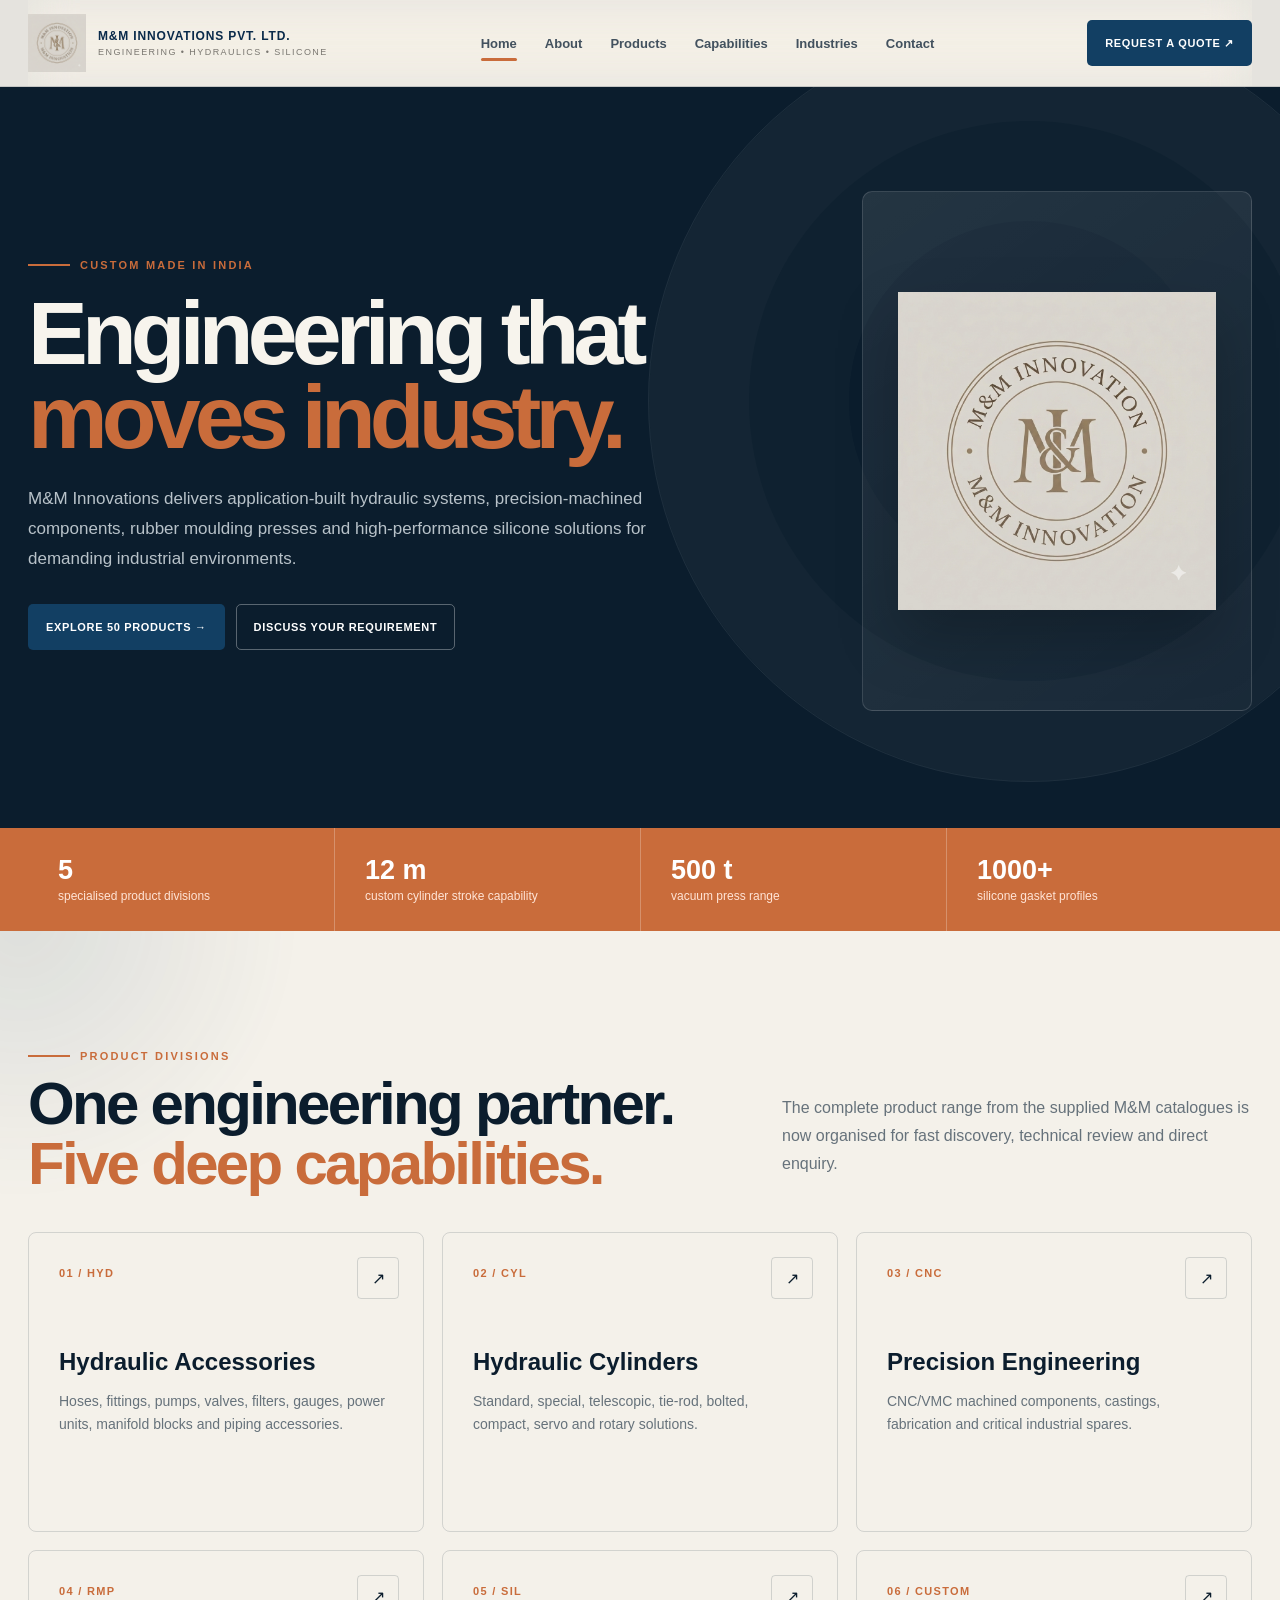
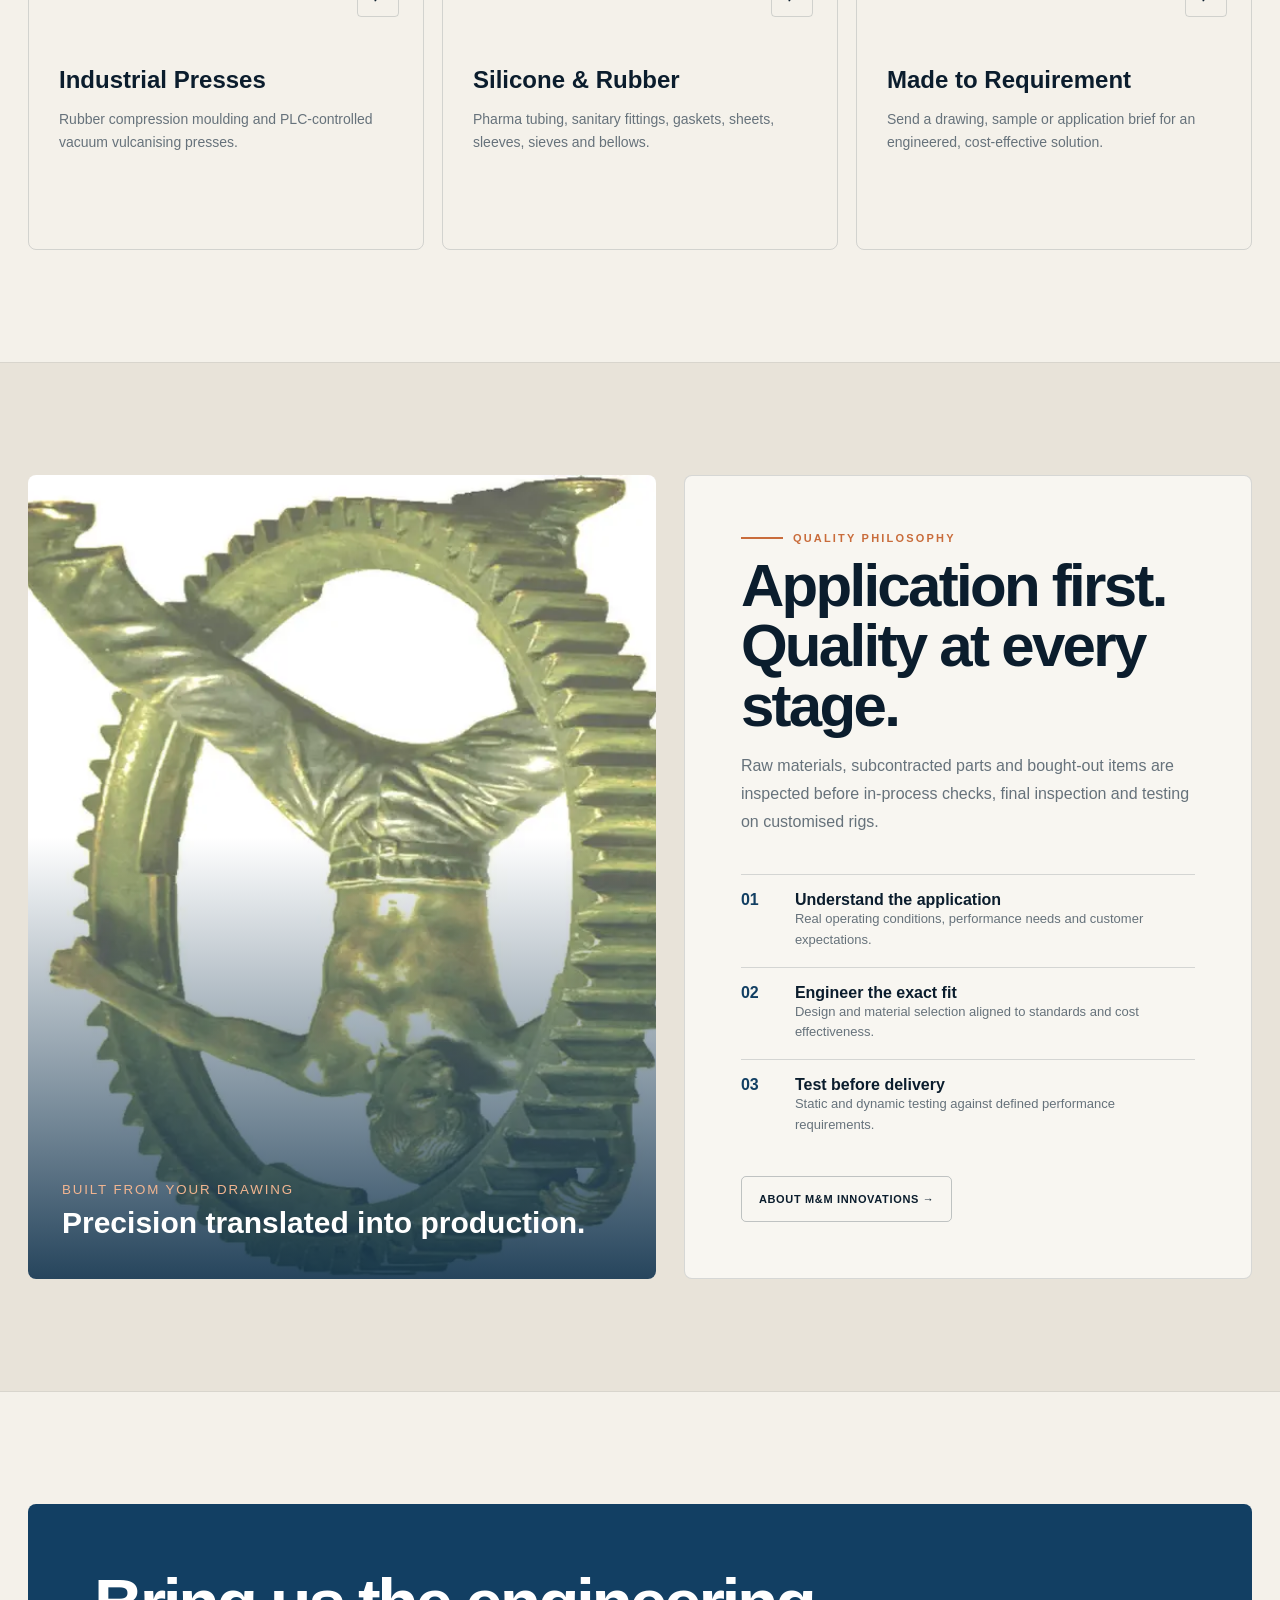
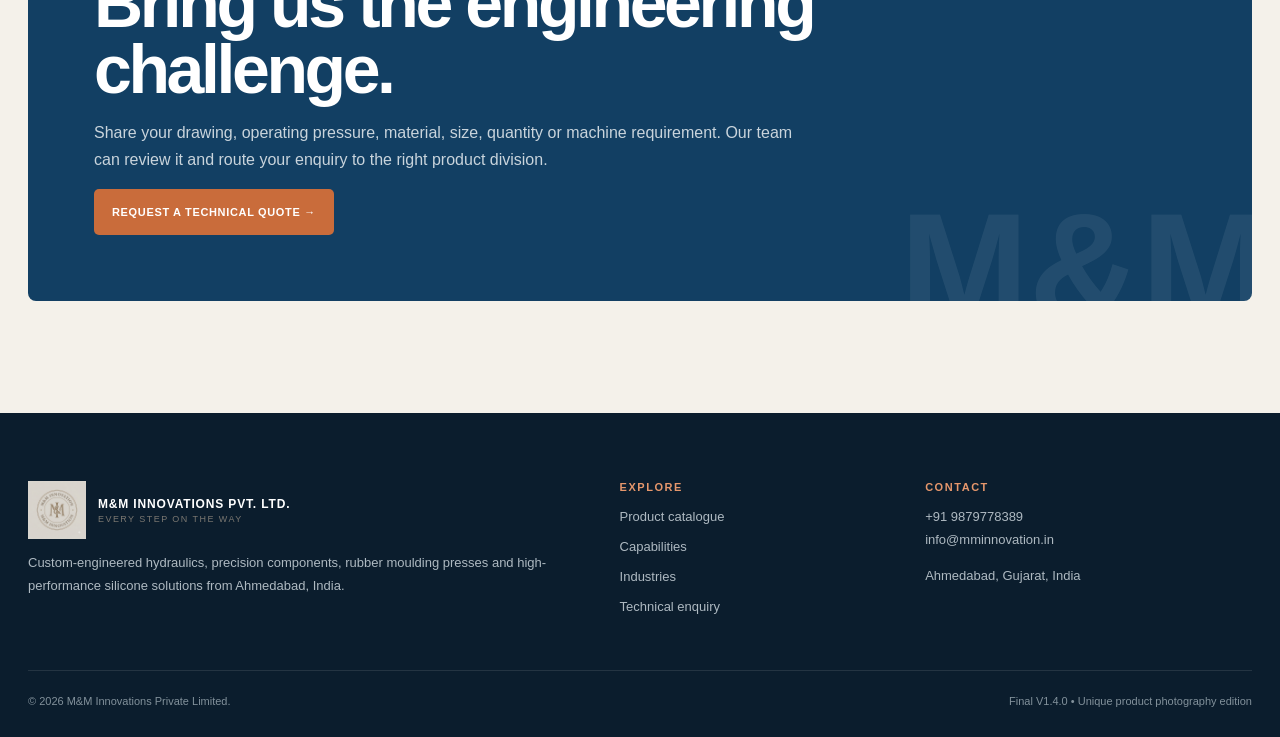
==== commit 3f45fb0a: "Replace all logos with updated M&M logo" ====
--- a/index.html
+++ b/index.html
@@ -1,5 +1,5 @@
 <!doctype html><html lang="en"><head><meta charset="utf-8"><meta name="viewport" content="width=device-width,initial-scale=1"><title>M&M Innovations Pvt. Ltd. | Industrial Engineering & Manufacturing</title><meta name="description" content="Manufacturer of hydraulic cylinders, accessories, precision engineering components, rubber moulding presses and silicone products in Ahmedabad, India."><link rel="icon" href="favicon.ico"><link rel="stylesheet" href="assets/styles.css"><link rel="stylesheet" href="assets/final-polish.css"><link rel="stylesheet" href="assets/editorial-v130.css"></head><body><div class="noise"></div><div data-site-nav></div>
-<header class="hero"><div class="container hero-grid"><div><div class="eyebrow" data-cms-text="index.hero.eyebrow">Custom made in India</div><h1>Engineering that <span data-cms-text="index.hero.accent">moves industry.</span></h1><p data-cms-text="index.hero.description">M&M Innovations delivers application-built hydraulic systems, precision-machined components, rubber moulding presses and high-performance silicone solutions for demanding industrial environments.</p><div class="hero-actions"><a class="btn btn-primary" href="products.html">Explore 50 products →</a><a class="btn btn-secondary" href="contact.html">Discuss your requirement</a></div></div><div class="hero-logo-card"><img data-cms-image="index.hero.logo" src="assets/mm-logo-primary.svg" alt="M&M Innovations Private Limited"><p>Innovation • Engineering • Reliability</p></div></div></header>
+<header class="hero"><div class="container hero-grid"><div><div class="eyebrow" data-cms-text="index.hero.eyebrow">Custom made in India</div><h1>Engineering that <span data-cms-text="index.hero.accent">moves industry.</span></h1><p data-cms-text="index.hero.description">M&M Innovations delivers application-built hydraulic systems, precision-machined components, rubber moulding presses and high-performance silicone solutions for demanding industrial environments.</p><div class="hero-actions"><a class="btn btn-primary" href="products.html">Explore 50 products →</a><a class="btn btn-secondary" href="contact.html">Discuss your requirement</a></div></div><div class="hero-logo-card"><img data-cms-image="index.hero.logo" src="assets/mm-logo.png" alt="M&M Innovations Private Limited"><p>Innovation • Engineering • Reliability</p></div></div></header>
 <div class="metrics"><div class="container metric-row"><div class="metric"><strong>5</strong><span>specialised product divisions</span></div><div class="metric"><strong>12 m</strong><span>custom cylinder stroke capability</span></div><div class="metric"><strong>500 t</strong><span>vacuum press range</span></div><div class="metric"><strong>1000+</strong><span>silicone gasket profiles</span></div></div></div>
 <main><section class="section"><div class="container"><div class="section-head reveal"><div><div class="eyebrow">Product divisions</div><h2>One engineering partner. <span class="gradient">Five deep capabilities.</span></h2></div><p data-cms-text="index.divisions.description">The complete product range from the supplied M&M catalogues is now organised for fast discovery, technical review and direct enquiry.</p></div><div class="grid-3">
 <a class="division-card reveal" href="products.html?category=Hydraulic%20Accessories"><span class="icon">01 / HYD</span><span class="arrow">↗</span><h3>Hydraulic Accessories</h3><p>Hoses, fittings, pumps, valves, filters, gauges, power units, manifold blocks and piping accessories.</p></a>
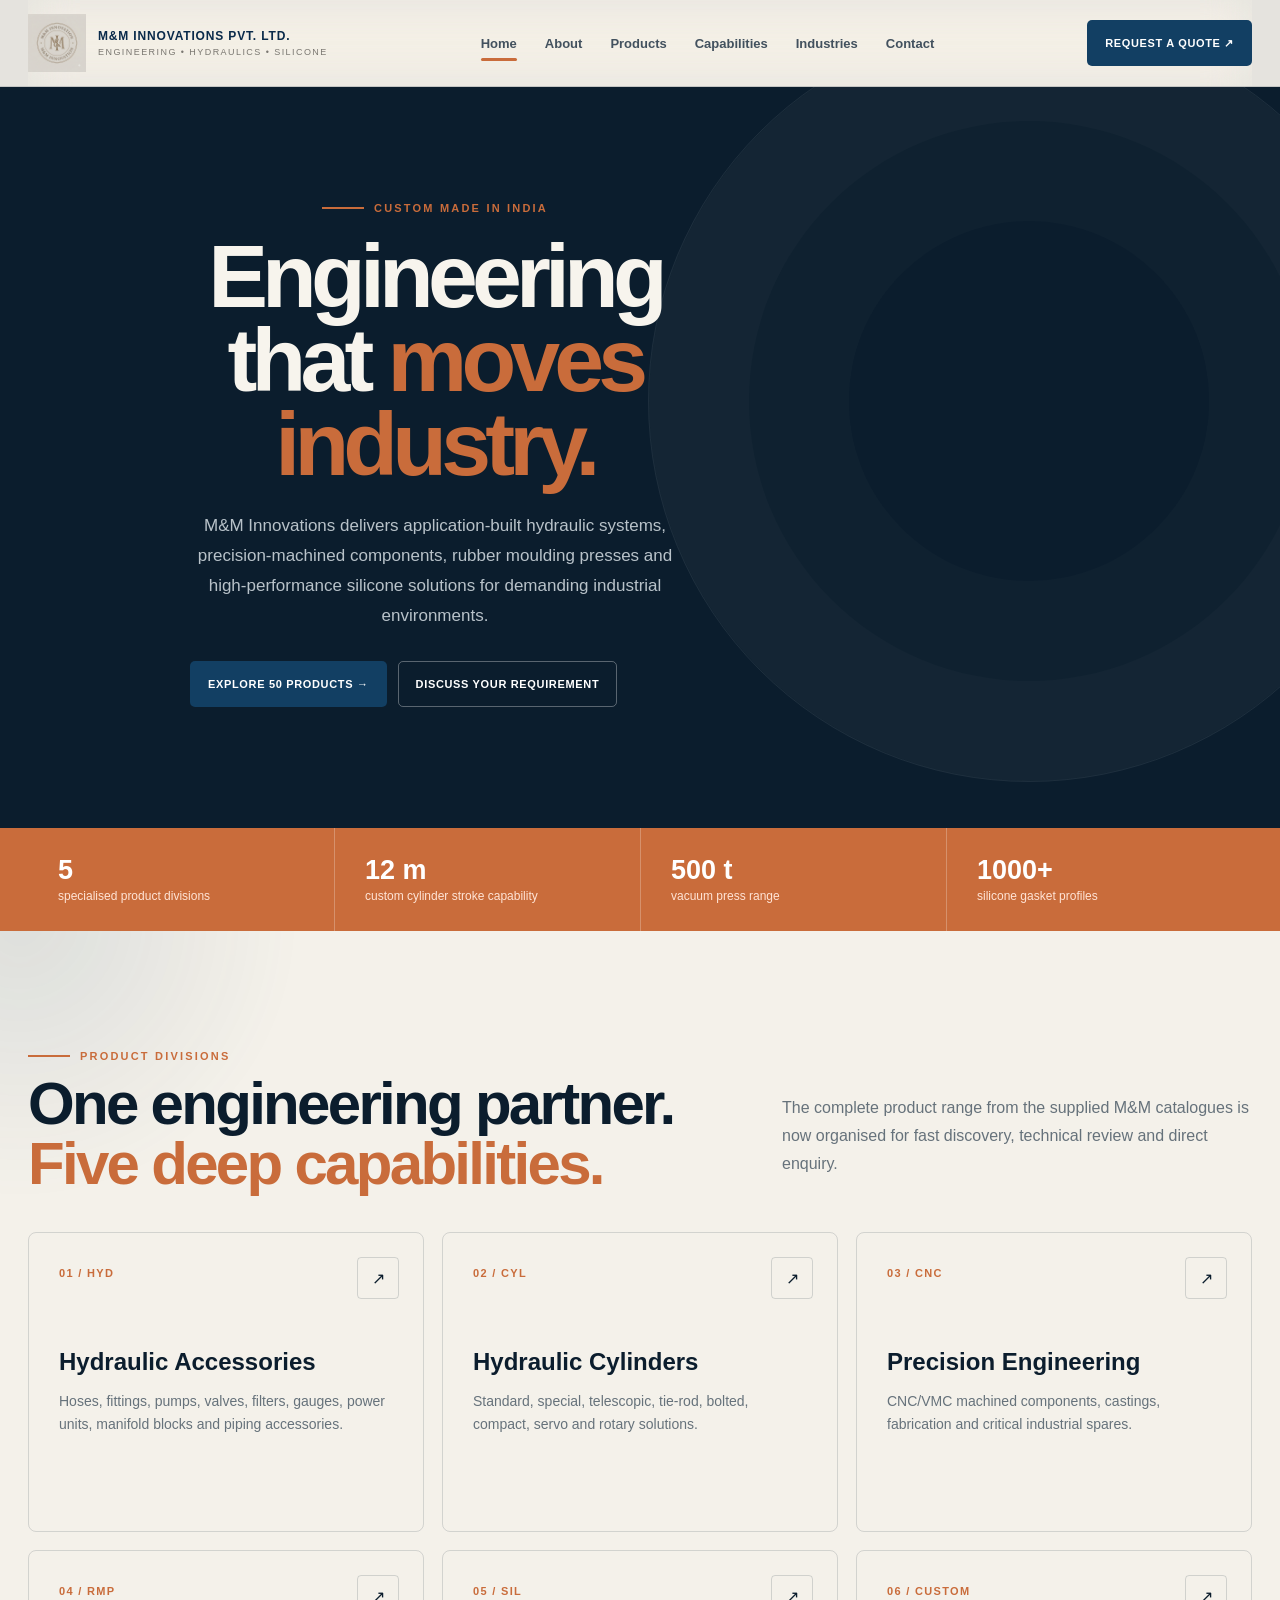
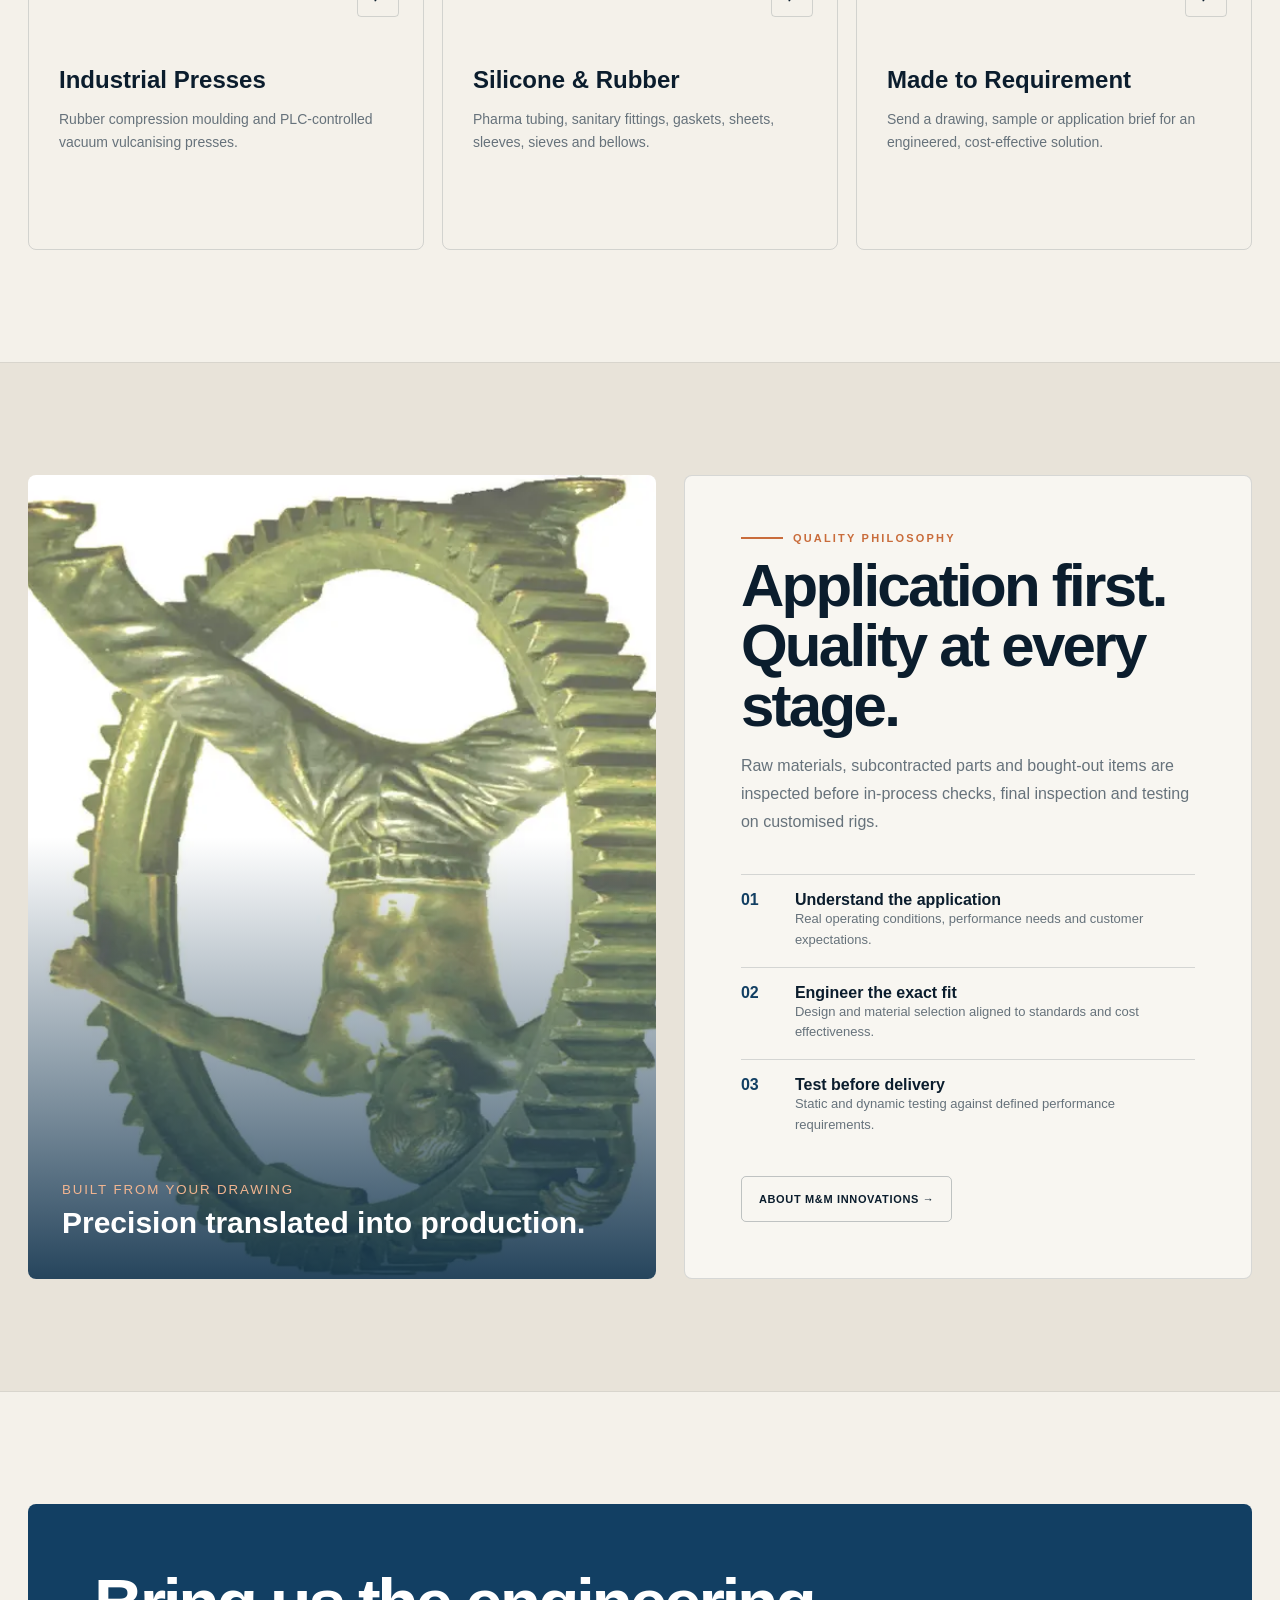
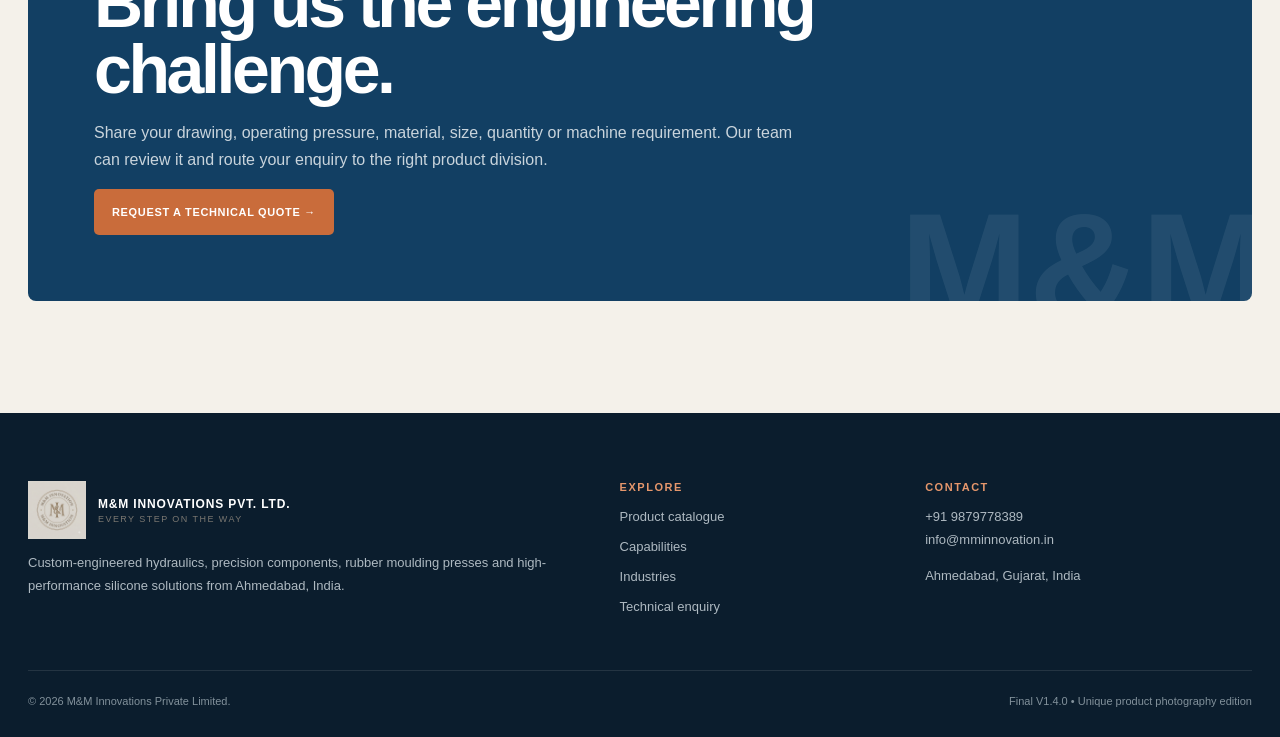
==== commit 5dac0637: "Remove hero logo card and add animations" ====
--- a/index.html
+++ b/index.html
@@ -1,5 +1,5 @@
 <!doctype html><html lang="en"><head><meta charset="utf-8"><meta name="viewport" content="width=device-width,initial-scale=1"><title>M&M Innovations Pvt. Ltd. | Industrial Engineering & Manufacturing</title><meta name="description" content="Manufacturer of hydraulic cylinders, accessories, precision engineering components, rubber moulding presses and silicone products in Ahmedabad, India."><link rel="icon" href="favicon.ico"><link rel="stylesheet" href="assets/styles.css"><link rel="stylesheet" href="assets/final-polish.css"><link rel="stylesheet" href="assets/editorial-v130.css"></head><body><div class="noise"></div><div data-site-nav></div>
-<header class="hero"><div class="container hero-grid"><div><div class="eyebrow" data-cms-text="index.hero.eyebrow">Custom made in India</div><h1>Engineering that <span data-cms-text="index.hero.accent">moves industry.</span></h1><p data-cms-text="index.hero.description">M&M Innovations delivers application-built hydraulic systems, precision-machined components, rubber moulding presses and high-performance silicone solutions for demanding industrial environments.</p><div class="hero-actions"><a class="btn btn-primary" href="products.html">Explore 50 products →</a><a class="btn btn-secondary" href="contact.html">Discuss your requirement</a></div></div><div class="hero-logo-card"><img data-cms-image="index.hero.logo" src="assets/mm-logo.png" alt="M&M Innovations Private Limited"><p>Innovation • Engineering • Reliability</p></div></div></header>
+<header class="hero"><div class="container hero-grid"><div><div class="eyebrow" data-cms-text="index.hero.eyebrow">Custom made in India</div><h1>Engineering that <span data-cms-text="index.hero.accent">moves industry.</span></h1><p data-cms-text="index.hero.description">M&M Innovations delivers application-built hydraulic systems, precision-machined components, rubber moulding presses and high-performance silicone solutions for demanding industrial environments.</p><div class="hero-actions"><a class="btn btn-primary" href="products.html">Explore 50 products →</a><a class="btn btn-secondary" href="contact.html">Discuss your requirement</a></div></div></div></header>
 <div class="metrics"><div class="container metric-row"><div class="metric"><strong>5</strong><span>specialised product divisions</span></div><div class="metric"><strong>12 m</strong><span>custom cylinder stroke capability</span></div><div class="metric"><strong>500 t</strong><span>vacuum press range</span></div><div class="metric"><strong>1000+</strong><span>silicone gasket profiles</span></div></div></div>
 <main><section class="section"><div class="container"><div class="section-head reveal"><div><div class="eyebrow">Product divisions</div><h2>One engineering partner. <span class="gradient">Five deep capabilities.</span></h2></div><p data-cms-text="index.divisions.description">The complete product range from the supplied M&M catalogues is now organised for fast discovery, technical review and direct enquiry.</p></div><div class="grid-3">
 <a class="division-card reveal" href="products.html?category=Hydraulic%20Accessories"><span class="icon">01 / HYD</span><span class="arrow">↗</span><h3>Hydraulic Accessories</h3><p>Hoses, fittings, pumps, valves, filters, gauges, power units, manifold blocks and piping accessories.</p></a>
--- a/assets/styles.css
+++ b/assets/styles.css
@@ -1,7 +1,7 @@
 :root{--ink:#0a2440;--ink-2:#243f59;--muted:#668097;--blue:#0b5f9e;--blue-2:#38a7d6;--ice:#eaf7fc;--white:#fff;--line:rgba(39,92,126,.15);--glass:rgba(255,255,255,.68);--glass-strong:rgba(255,255,255,.86);--shadow:0 24px 70px rgba(25,68,99,.13);--shadow-soft:0 12px 34px rgba(25,68,99,.09);--radius:26px;--display:"Segoe UI Variable Display","Segoe UI",sans-serif;--body:"Segoe UI Variable Text","Segoe UI",sans-serif}
 *{box-sizing:border-box}html{scroll-behavior:smooth}body{margin:0;color:var(--ink);font-family:var(--body);background:linear-gradient(135deg,#fafdff 0%,#eef8fc 42%,#f8fbfd 100%);overflow-x:hidden}body:before,body:after{content:"";position:fixed;z-index:-2;border-radius:50%;filter:blur(10px);pointer-events:none}body:before{width:540px;height:540px;right:-180px;top:-180px;background:radial-gradient(circle,rgba(80,184,220,.22),transparent 68%);animation:orb 16s ease-in-out infinite}body:after{width:440px;height:440px;left:-180px;bottom:-180px;background:radial-gradient(circle,rgba(118,153,207,.18),transparent 70%);animation:orb 19s ease-in-out infinite reverse}body.modal-open{overflow:hidden}a{color:inherit;text-decoration:none}button,input,select,textarea{font:inherit}img{display:block;max-width:100%}.container{width:min(1200px,calc(100% - 40px));margin:auto}.noise{position:fixed;inset:0;z-index:-1;pointer-events:none;opacity:.18;background-image:linear-gradient(rgba(29,92,126,.025) 1px,transparent 1px),linear-gradient(90deg,rgba(29,92,126,.025) 1px,transparent 1px);background-size:36px 36px;mask-image:linear-gradient(to bottom,black,transparent 85%)}
 .nav{position:fixed;inset:16px 0 auto;z-index:80}.nav-inner{min-height:76px;padding:9px 12px 9px 16px;display:flex;align-items:center;justify-content:space-between;gap:22px;border:1px solid rgba(255,255,255,.9);border-radius:22px;background:rgba(255,255,255,.7);backdrop-filter:blur(22px) saturate(145%);box-shadow:0 14px 45px rgba(31,78,108,.1)}.brand{display:flex;align-items:center;gap:12px;min-width:0}.brand-logo{width:68px;height:50px;object-fit:contain;flex:0 0 auto;filter:drop-shadow(0 8px 10px rgba(22,58,93,.13))}.brand-copy{display:grid;line-height:1}.brand-copy strong{font:800 13px/1.18 var(--display);letter-spacing:.04em;color:#092a4a}.brand-copy small{margin-top:4px;color:#688095;font-size:9px;letter-spacing:.16em;text-transform:uppercase}.nav-links{display:flex;align-items:center;gap:22px;font-size:13px;font-weight:600;color:#415e76}.nav-links a{padding:11px 0;position:relative}.nav-links a:after{content:"";position:absolute;left:0;right:100%;bottom:4px;height:2px;border-radius:3px;background:linear-gradient(90deg,var(--blue),var(--blue-2));transition:right .25s ease}.nav-links a:hover:after,.nav-links a.active:after{right:0}.nav-cta,.btn{display:inline-flex;align-items:center;justify-content:center;gap:8px;min-height:44px;border:1px solid transparent;border-radius:13px;padding:11px 17px;font-size:13px;font-weight:800;cursor:pointer;transition:transform .25s ease,box-shadow .25s ease,border-color .25s ease}.nav-cta,.btn-primary{color:#fff;background:linear-gradient(135deg,#0b4d83,#1683bb);box-shadow:0 12px 27px rgba(11,95,158,.22)}.btn-secondary{color:var(--ink);border-color:rgba(43,91,125,.16);background:rgba(255,255,255,.68);backdrop-filter:blur(12px)}.btn-dark{color:#fff;background:#0a2845}.btn:hover,.nav-cta:hover{transform:translateY(-2px);box-shadow:0 16px 30px rgba(22,71,105,.17)}.menu-btn{display:none;border:0;background:transparent;color:var(--ink);font-size:25px;cursor:pointer}.eyebrow{display:inline-flex;align-items:center;gap:10px;color:var(--blue);font-size:11px;font-weight:800;letter-spacing:.18em;text-transform:uppercase}.eyebrow:before{content:"";width:30px;height:1px;background:currentColor}
-.hero{min-height:100svh;display:flex;align-items:center;padding:152px 0 88px;position:relative;overflow:hidden;background:radial-gradient(circle at 72% 36%,rgba(255,255,255,.96),rgba(221,244,251,.6) 27%,transparent 52%)}.hero:before{content:"";position:absolute;width:720px;height:720px;right:-70px;top:40px;border:1px solid rgba(27,109,157,.09);border-radius:50%;box-shadow:inset 0 0 0 90px rgba(255,255,255,.14),inset 0 0 0 180px rgba(255,255,255,.11);animation:spin 38s linear infinite}.hero-grid{position:relative;z-index:2;display:grid;grid-template-columns:minmax(0,1.14fr) minmax(330px,.86fr);align-items:center;gap:70px}.hero h1,.page-hero h1{font:800 clamp(50px,7vw,92px)/.94 var(--display);letter-spacing:-.06em;margin:20px 0 25px;color:#092a4a}.hero h1 span,.gradient{background:linear-gradient(95deg,#0a4b7d,#2f9eca);-webkit-background-clip:text;color:transparent}.hero p,.page-hero p{max-width:730px;color:#536f85;font-size:17px;line-height:1.75}.hero-actions{display:flex;gap:11px;flex-wrap:wrap;margin-top:31px}.hero-logo-card{justify-self:end;width:min(390px,100%);height:500px;display:grid;place-items:center;padding:35px;border:1px solid rgba(255,255,255,.95);border-radius:40px;background:rgba(255,255,255,.52);backdrop-filter:blur(24px) saturate(140%);box-shadow:var(--shadow);animation:float 6s ease-in-out infinite}.hero-logo-card img{width:100%;height:410px;object-fit:contain;filter:drop-shadow(0 24px 22px rgba(17,58,91,.18))}.hero-logo-card p{display:none}.metrics{position:relative;z-index:5;margin-top:-52px}.metric-row{display:grid;grid-template-columns:repeat(4,1fr);border:1px solid rgba(255,255,255,.92);border-radius:24px;background:rgba(255,255,255,.68);backdrop-filter:blur(22px);box-shadow:var(--shadow-soft);overflow:hidden}.metric{padding:24px 25px}.metric+.metric{border-left:1px solid var(--line)}.metric strong{display:block;font:800 27px var(--display);color:#0b4f82}.metric span{font-size:12px;color:var(--muted)}
+.hero{min-height:100svh;display:flex;align-items:center;padding:152px 0 88px;position:relative;overflow:hidden;background:radial-gradient(circle at 72% 36%,rgba(255,255,255,.96),rgba(221,244,251,.6) 27%,transparent 52%)}.hero:before{content:"";position:absolute;width:720px;height:720px;right:-70px;top:40px;border:1px solid rgba(27,109,157,.09);border-radius:50%;box-shadow:inset 0 0 0 90px rgba(255,255,255,.14),inset 0 0 0 180px rgba(255,255,255,.11);animation:spin 38s linear infinite}.hero-grid{position:relative;z-index:2;display:grid;grid-template-columns:1fr;align-items:center;gap:70px;text-align:center;max-width:900px;margin:0 auto}.hero h1,.page-hero h1{font:800 clamp(50px,7vw,92px)/.94 var(--display);letter-spacing:-.06em;margin:20px 0 25px;color:#092a4a}.hero h1 span,.gradient{background:linear-gradient(95deg,#0a4b7d,#2f9eca);-webkit-background-clip:text;color:transparent}.hero p,.page-hero p{max-width:730px;color:#536f85;font-size:17px;line-height:1.75}.hero-actions{display:flex;gap:11px;flex-wrap:wrap;margin-top:31px}.hero-logo-card{justify-self:end;width:min(390px,100%);height:500px;display:grid;place-items:center;padding:35px;border:1px solid rgba(255,255,255,.95);border-radius:40px;background:rgba(255,255,255,.52);backdrop-filter:blur(24px) saturate(140%);box-shadow:var(--shadow);animation:float 6s ease-in-out infinite}.hero-logo-card img{width:100%;height:410px;object-fit:contain;filter:drop-shadow(0 24px 22px rgba(17,58,91,.18))}.hero-logo-card p{display:none}.metrics{position:relative;z-index:5;margin-top:-52px}.metric-row{display:grid;grid-template-columns:repeat(4,1fr);border:1px solid rgba(255,255,255,.92);border-radius:24px;background:rgba(255,255,255,.68);backdrop-filter:blur(22px);box-shadow:var(--shadow-soft);overflow:hidden}.metric{padding:24px 25px}.metric+.metric{border-left:1px solid var(--line)}.metric strong{display:block;font:800 27px var(--display);color:#0b4f82}.metric span{font-size:12px;color:var(--muted)}
 .section{padding:105px 0}.section-soft{background:linear-gradient(180deg,rgba(255,255,255,.5),rgba(228,245,251,.45))}.section-head{display:flex;justify-content:space-between;align-items:end;gap:36px;margin-bottom:38px}.section-head h2,.content-panel h2{font:800 clamp(35px,5vw,60px)/1 var(--display);letter-spacing:-.045em;margin:12px 0 0;color:#0a2c4c}.section-head p,.content-panel p{max-width:470px;color:var(--muted);line-height:1.75}.grid-3{display:grid;grid-template-columns:repeat(3,1fr);gap:18px}.division-card,.service-card{position:relative;min-height:310px;padding:28px;border:1px solid rgba(255,255,255,.94);border-radius:var(--radius);background:rgba(255,255,255,.62);backdrop-filter:blur(16px);box-shadow:var(--shadow-soft);overflow:hidden;transition:transform .35s ease,box-shadow .35s ease,border-color .35s ease}.division-card:before,.service-card:before{content:"";position:absolute;width:120px;height:120px;right:-50px;bottom:-55px;border-radius:50%;background:radial-gradient(circle,rgba(58,166,211,.18),transparent 70%);transition:transform .4s}.division-card:hover,.service-card:hover{transform:translateY(-8px);border-color:rgba(82,170,207,.32);box-shadow:0 28px 60px rgba(28,76,107,.15)}.division-card:hover:before,.service-card:hover:before{transform:scale(1.4)}.division-card .icon,.service-card .num{color:#1175ad;font:800 11px var(--display);letter-spacing:.12em}.division-card h3,.service-card h3{font:800 24px/1.15 var(--display);margin:67px 0 12px;color:#0d3455}.division-card p,.service-card p{color:var(--muted);font-size:14px;line-height:1.67}.division-card .arrow{position:absolute;right:24px;top:24px;width:42px;height:42px;display:grid;place-items:center;border:1px solid var(--line);border-radius:50%;background:rgba(255,255,255,.55);transition:.3s}.division-card:hover .arrow{background:var(--blue);color:#fff;border-color:var(--blue);transform:rotate(45deg)}
 .split{display:grid;grid-template-columns:1.05fr .95fr;gap:20px}.visual-panel{min-height:590px;border-radius:34px;overflow:hidden;position:relative;border:1px solid rgba(255,255,255,.95);background:#e9f4f8;box-shadow:var(--shadow)}.visual-panel img{width:100%;height:100%;object-fit:cover}.visual-panel:after{content:"";position:absolute;inset:45% 0 0;background:linear-gradient(transparent,rgba(8,43,70,.88))}.visual-caption{position:absolute;z-index:2;left:28px;right:28px;bottom:26px;color:#fff}.visual-caption small{color:#bfefff;letter-spacing:.14em;text-transform:uppercase}.visual-caption h3{font:800 30px var(--display);margin:8px 0}.content-panel{padding:46px;border:1px solid rgba(255,255,255,.94);border-radius:34px;background:rgba(255,255,255,.66);backdrop-filter:blur(18px);box-shadow:var(--shadow-soft);display:flex;flex-direction:column;justify-content:center}.ticks{display:grid;gap:0;margin-top:22px}.tick{display:grid;grid-template-columns:42px 1fr;gap:12px;padding:16px 0;border-top:1px solid var(--line)}.tick b{color:var(--blue)}.tick span{color:var(--muted);font-size:13px;line-height:1.6}.pill-row{display:flex;gap:8px;flex-wrap:wrap;margin-top:18px}.pill{padding:8px 11px;border:1px solid var(--line);border-radius:999px;background:rgba(255,255,255,.62);color:#46677f;font-size:11px}
 .page-hero{padding:180px 0 92px;position:relative;background:radial-gradient(circle at 84% 22%,rgba(63,170,213,.2),transparent 30%),linear-gradient(180deg,rgba(255,255,255,.5),rgba(230,246,251,.44));border-bottom:1px solid rgba(55,112,145,.08)}.breadcrumb{color:var(--blue);font-size:11px;font-weight:800;letter-spacing:.14em;text-transform:uppercase}.cta-box{padding:55px;border:1px solid rgba(255,255,255,.96);border-radius:36px;background:linear-gradient(135deg,rgba(255,255,255,.88),rgba(212,241,250,.82));backdrop-filter:blur(20px);box-shadow:var(--shadow);color:var(--ink);position:relative;overflow:hidden}.cta-box:after{content:'M&M';position:absolute;right:-18px;bottom:-45px;font:800 155px/1 var(--display);color:#0d679d;opacity:.07}.cta-box h2{font:800 clamp(38px,5.5vw,68px)/.98 var(--display);letter-spacing:-.05em;max-width:850px;margin:0;color:#0a2d4d}.cta-box p{max-width:700px;color:#536f85;line-height:1.7;position:relative;z-index:2}
@@ -9,5 +9,5 @@
 .modal{position:fixed;z-index:100;inset:0;display:none;place-items:center;padding:20px;background:rgba(17,43,61,.35);backdrop-filter:blur(14px)}.modal.open{display:grid}.modal-card{width:min(1000px,100%);max-height:calc(100svh - 40px);overflow:auto;display:grid;grid-template-columns:.95fr 1.05fr;border:1px solid rgba(255,255,255,.95);border-radius:29px;background:rgba(250,253,254,.94);box-shadow:0 36px 100px rgba(14,45,67,.25)}.modal-image{min-height:570px;background:#eef6f8}.modal-image img{width:100%;height:100%;object-fit:contain;object-position:top}.modal-content{padding:38px;position:relative}.modal-close{position:absolute;right:18px;top:18px;width:40px;height:40px;border:1px solid var(--line);border-radius:50%;background:#fff;color:var(--ink);cursor:pointer}.modal-content h2{font:800 38px/1 var(--display);margin:14px 45px 16px 0;color:#0c3152}.modal-content p{color:var(--muted);line-height:1.75}.spec-list{display:grid;gap:9px;margin:22px 0}.spec-list div{display:flex;gap:10px;padding-top:9px;border-top:1px solid var(--line);color:#3f6078;font-size:13px}.spec-list div:before{content:'◆';color:#2190c0;font-size:9px;margin-top:4px}
 .capability-table{width:100%;border-collapse:collapse;border:1px solid var(--line);background:rgba(255,255,255,.68);box-shadow:var(--shadow-soft)}.capability-table th,.capability-table td{text-align:left;padding:15px;border-bottom:1px solid var(--line);font-size:13px}.capability-table th{color:#0b5b91;background:rgba(218,241,249,.72)}.capability-table td{color:#526e82}.industry-grid{display:grid;grid-template-columns:repeat(4,1fr);gap:14px}.industry{min-height:195px;padding:22px;border:1px solid rgba(255,255,255,.95);border-radius:21px;background:rgba(255,255,255,.63);box-shadow:var(--shadow-soft);display:flex;flex-direction:column;justify-content:space-between;transition:transform .3s}.industry:hover{transform:translateY(-6px)}.industry b{font:800 28px var(--display);color:#1b82b3}.industry span{color:var(--muted);font-size:12px;line-height:1.6}.contact-grid{display:grid;grid-template-columns:.9fr 1.1fr;gap:20px}.contact-card,.form-card{padding:34px;border:1px solid rgba(255,255,255,.95);border-radius:29px;background:rgba(255,255,255,.66);box-shadow:var(--shadow-soft)}.contact-list{display:grid;gap:17px;margin-top:25px}.contact-item{padding-top:16px;border-top:1px solid var(--line)}.contact-item small{display:block;color:var(--blue);text-transform:uppercase;letter-spacing:.12em;margin-bottom:6px}.contact-item p,.contact-item a{color:var(--muted);line-height:1.65;margin:0;font-size:13px}.form-grid{display:grid;grid-template-columns:1fr 1fr;gap:13px}.field{display:grid;gap:7px}.field.full{grid-column:1/-1}.field label{font-size:11px;color:#516e84}.field input,.field select,.field textarea{width:100%;border:1px solid var(--line);border-radius:13px;background:rgba(248,252,253,.82);color:var(--ink);padding:13px;outline:none}.field textarea{min-height:130px;resize:vertical}.field input:focus,.field select:focus,.field textarea:focus{border-color:#59acd1;box-shadow:0 0 0 4px rgba(61,160,204,.1)}.form-message{display:none;margin-top:12px;padding:12px;border:1px solid rgba(51,157,111,.25);border-radius:11px;background:rgba(92,196,145,.12);color:#22764d}
 .footer{padding:72px 0 28px}.footer-grid{display:grid;grid-template-columns:1.35fr .65fr .8fr;gap:40px;padding:35px;border:1px solid rgba(255,255,255,.95);border-radius:28px;background:rgba(255,255,255,.56);box-shadow:var(--shadow-soft)}.footer p,.footer a{color:var(--muted);font-size:13px;line-height:1.75}.footer h4{margin:0 0 13px;color:#24465f;font-size:11px;text-transform:uppercase;letter-spacing:.14em}.footer-links{display:grid;gap:7px}.footer-bottom{display:flex;justify-content:space-between;gap:18px;padding-top:22px;color:#7c91a1;font-size:11px}.reveal{opacity:0;transform:translateY(24px);transition:opacity .7s ease,transform .7s cubic-bezier(.2,.75,.2,1)}.reveal.visible{opacity:1;transform:none}.grid-3 .reveal:nth-child(2),.product-grid .reveal:nth-child(3n+2){transition-delay:.07s}.grid-3 .reveal:nth-child(3),.product-grid .reveal:nth-child(3n){transition-delay:.14s}.admin-shortcut{position:fixed;z-index:60;right:16px;bottom:16px;padding:9px 12px;border:1px solid rgba(255,255,255,.9);border-radius:999px;background:rgba(255,255,255,.8);backdrop-filter:blur(16px);box-shadow:var(--shadow-soft);color:var(--blue);font-size:11px;font-weight:800}
-@keyframes float{0%,100%{transform:translateY(0) rotate(-.4deg)}50%{transform:translateY(-13px) rotate(.4deg)}}@keyframes orb{0%,100%{transform:translate(0,0)}50%{transform:translate(-25px,28px)}}@keyframes spin{to{transform:rotate(360deg)}}
+@keyframes float{0%,100%{transform:translateY(0) rotate(-.4deg)}50%{transform:translateY(-13px) rotate(.4deg)}}@keyframes orb{0%,100%{transform:translate(0,0)}50%{transform:translate(-25px,28px)}}@keyframes spin{to{transform:rotate(360deg)}}@keyframes fadeInUp{from{opacity:0;transform:translateY(30px)}to{opacity:1;transform:translateY(0)}}@keyframes pulse{0%,100%{box-shadow:0 12px 27px rgba(11,95,158,.22)}50%{box-shadow:0 12px 40px rgba(11,95,158,.45)}}@keyframes shimmer{0%{background-position:-200% 0}100%{background-position:200% 0}}@keyframes bounce{0%,100%{transform:translateY(0)}50%{transform:translateY(-10px)}}.hero{animation:fadeInUp 1s ease-out}.hero-actions .btn{animation:pulse 2s ease-in-out infinite}.metric{animation:fadeInUp .8s ease-out both}.metric:nth-child(1){animation-delay:.2s}.metric:nth-child(2){animation-delay:.4s}.metric:nth-child(3){animation-delay:.6s}.metric:nth-child(4){animation-delay:.8s}.division-card{animation:fadeInUp .7s ease-out both}.division-card:nth-child(1){animation-delay:.1s}.division-card:nth-child(2){animation-delay:.2s}.division-card:nth-child(3){animation-delay:.3s}.division-card:nth-child(4){animation-delay:.4s}.division-card:nth-child(5){animation-delay:.5s}.division-card:nth-child(6){animation-delay:.6s}.section-head{animation:fadeInUp .8s ease-out both}.cta-box{animation:fadeInUp .8s ease-out both,shimmer 3s ease-in-out infinite}.cta-box h2{animation:bounce 2s ease-in-out infinite}.footer{animation:fadeInUp .8s ease-out both}
 @media(max-width:1050px){.nav-links{gap:14px}.nav-cta{display:none}.product-grid{grid-template-columns:repeat(2,1fr)}.catalog-downloads{grid-template-columns:repeat(3,1fr)}.industry-grid{grid-template-columns:repeat(2,1fr)}}@media(max-width:820px){.nav-links{display:none}.nav-links.open{position:absolute;display:grid;top:84px;left:20px;right:20px;padding:18px;border:1px solid rgba(255,255,255,.95);border-radius:18px;background:rgba(255,255,255,.94);box-shadow:var(--shadow)}.menu-btn{display:block}.hero-grid{grid-template-columns:1fr}.hero-logo-card{display:none}.metric-row{grid-template-columns:repeat(2,1fr)}.metric:nth-child(3){border-left:0;border-top:1px solid var(--line)}.metric:nth-child(4){border-top:1px solid var(--line)}.grid-3{grid-template-columns:repeat(2,1fr)}.split,.contact-grid{grid-template-columns:1fr}.section-head{display:block}.section-head p{margin-top:17px}.catalog-downloads{grid-template-columns:repeat(2,1fr)}.modal-card{grid-template-columns:1fr}.modal-image{min-height:360px;max-height:42vh}.footer-grid{grid-template-columns:1fr 1fr}.footer-grid>:first-child{grid-column:1/-1}}@media(max-width:580px){.container{width:min(100% - 24px,1200px)}.brand-copy small{display:none}.brand-copy strong{max-width:165px;font-size:10px}.brand-logo{width:55px;height:42px}.nav{inset:10px 0 auto}.nav-inner{min-height:64px}.hero{padding-top:132px}.hero h1,.page-hero h1{font-size:46px}.hero p,.page-hero p{font-size:15px}.metrics{margin-top:-25px}.metric{padding:18px}.metric strong{font-size:21px}.section{padding:76px 0}.grid-3,.product-grid,.catalog-downloads,.industry-grid,.form-grid{grid-template-columns:1fr}.division-card,.service-card{min-height:255px}.division-card h3,.service-card h3{margin-top:48px}.content-panel,.contact-card,.form-card{padding:25px}.visual-panel{min-height:430px}.catalog-tools{top:86px}.search-box{min-width:100%}.page-hero{padding:145px 0 70px}.cta-box{padding:38px 24px}.modal-content{padding:28px 22px}.modal-content h2{font-size:31px}.footer-grid{grid-template-columns:1fr;padding:26px}.footer-grid>:first-child{grid-column:auto}.footer-bottom{display:block}.product-card{min-height:380px}}@media(prefers-reduced-motion:reduce){*{scroll-behavior:auto!important;animation:none!important;transition:none!important}.reveal{opacity:1;transform:none}}
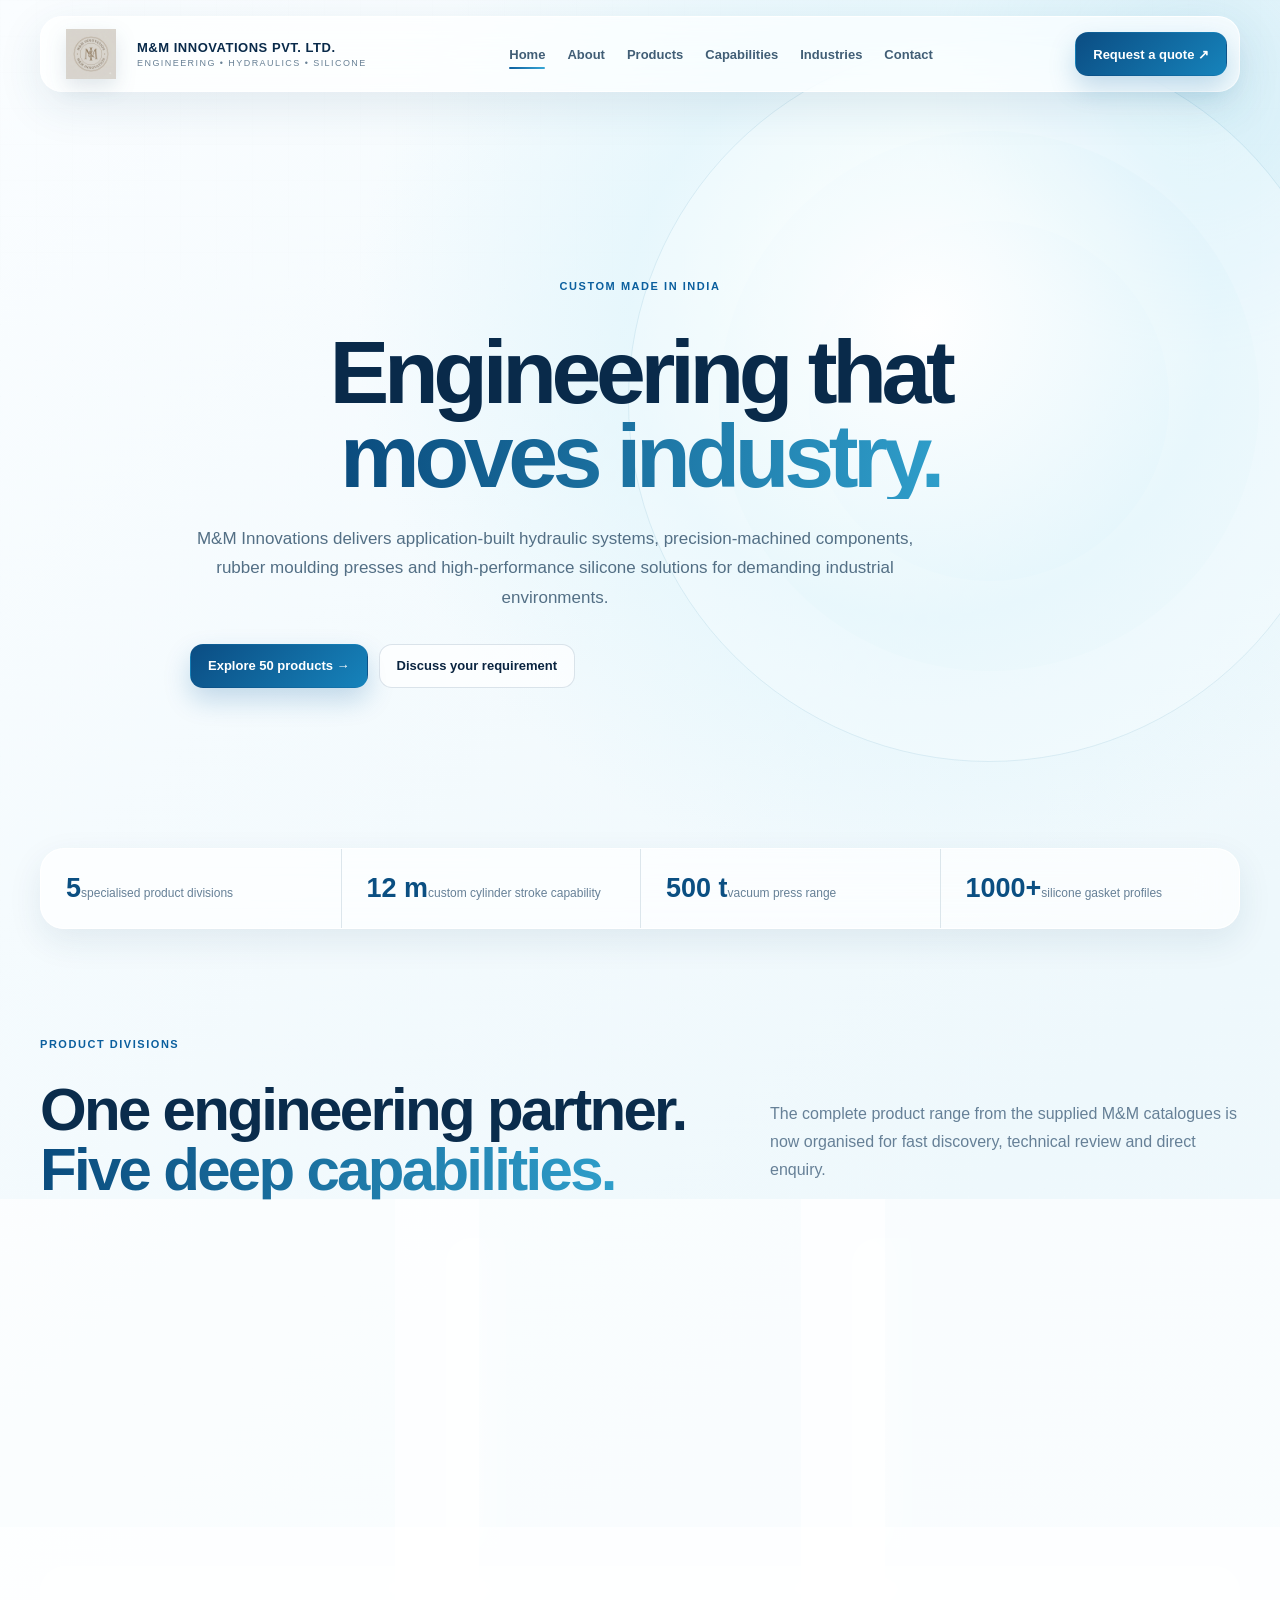
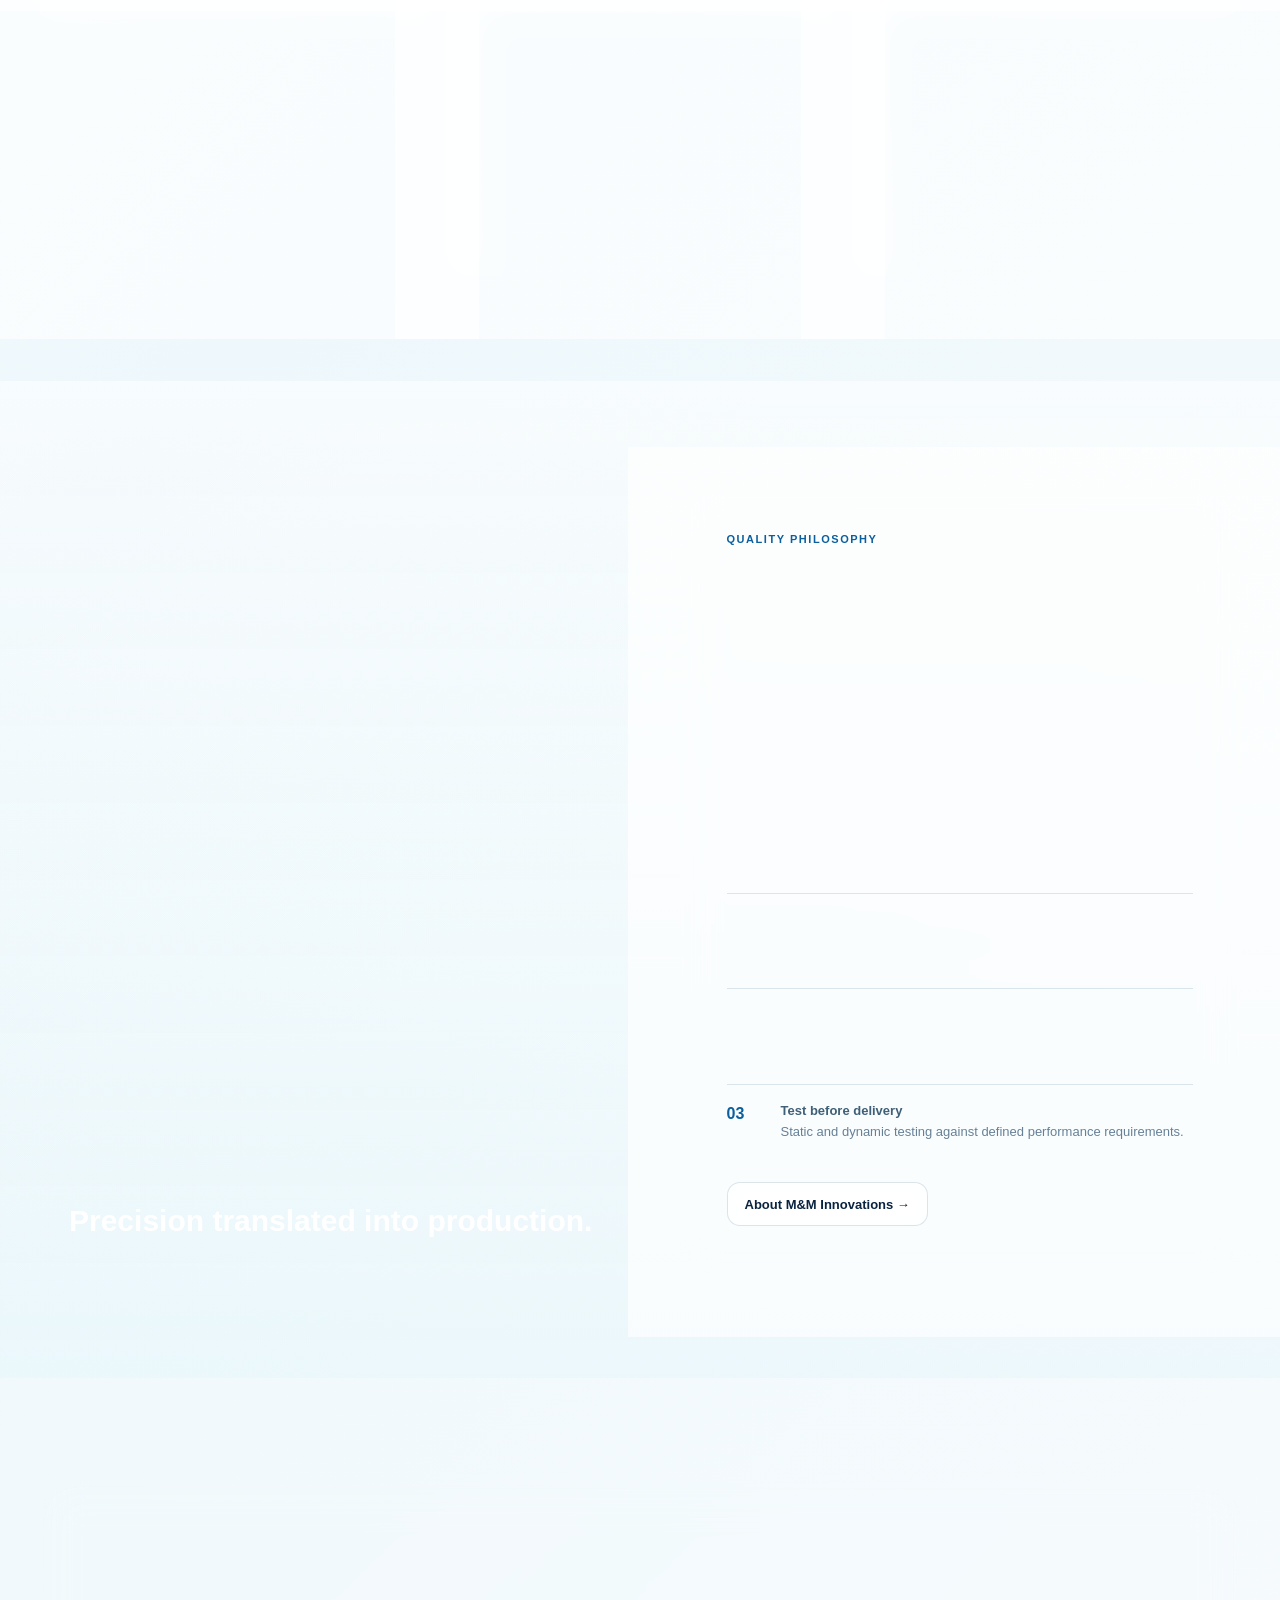
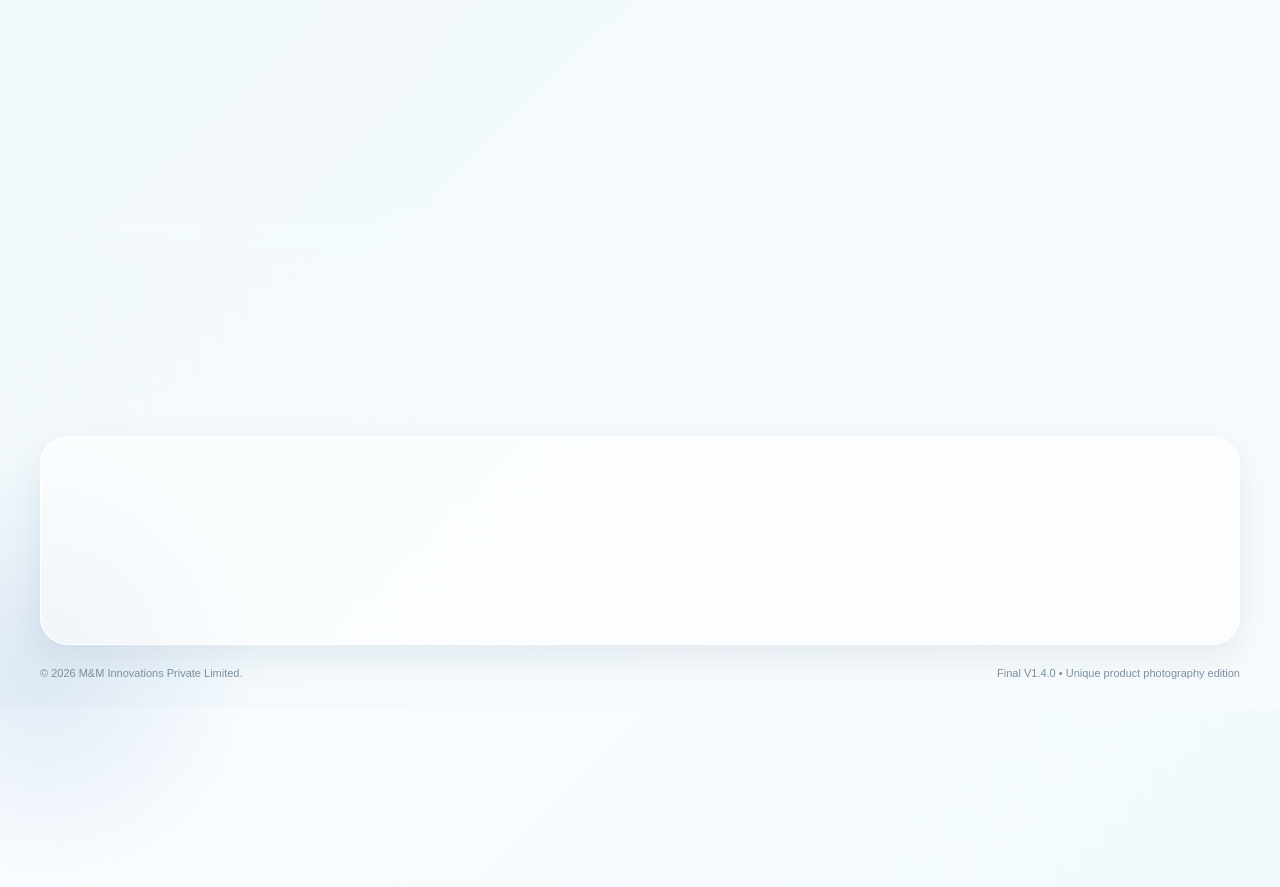
==== commit 69baf8b7: "Remove editorial-v130.css theme conflicts to enable premium 3D animations" ====
--- a/index.html
+++ b/index.html
@@ -1,4 +1,4 @@
-<!doctype html><html lang="en"><head><meta charset="utf-8"><meta name="viewport" content="width=device-width,initial-scale=1"><title>M&M Innovations Pvt. Ltd. | Industrial Engineering & Manufacturing</title><meta name="description" content="Manufacturer of hydraulic cylinders, accessories, precision engineering components, rubber moulding presses and silicone products in Ahmedabad, India."><link rel="icon" href="favicon.ico"><link rel="stylesheet" href="assets/styles.css"><link rel="stylesheet" href="assets/final-polish.css"><link rel="stylesheet" href="assets/editorial-v130.css"></head><body><div class="noise"></div><div data-site-nav></div>
+<!doctype html><html lang="en"><head><meta charset="utf-8"><meta name="viewport" content="width=device-width,initial-scale=1"><title>M&M Innovations Pvt. Ltd. | Industrial Engineering & Manufacturing</title><meta name="description" content="Manufacturer of hydraulic cylinders, accessories, precision engineering components, rubber moulding presses and silicone products in Ahmedabad, India."><link rel="icon" href="favicon.ico"><link rel="stylesheet" href="assets/styles.css"><link rel="stylesheet" href="assets/final-polish.css"></head><body><div class="noise"></div><div data-site-nav></div>
 <header class="hero"><div class="container hero-grid"><div><div class="eyebrow" data-cms-text="index.hero.eyebrow">Custom made in India</div><h1>Engineering that <span data-cms-text="index.hero.accent">moves industry.</span></h1><p data-cms-text="index.hero.description">M&M Innovations delivers application-built hydraulic systems, precision-machined components, rubber moulding presses and high-performance silicone solutions for demanding industrial environments.</p><div class="hero-actions"><a class="btn btn-primary" href="products.html">Explore 50 products →</a><a class="btn btn-secondary" href="contact.html">Discuss your requirement</a></div></div></div></header>
 <div class="metrics"><div class="container metric-row"><div class="metric"><strong>5</strong><span>specialised product divisions</span></div><div class="metric"><strong>12 m</strong><span>custom cylinder stroke capability</span></div><div class="metric"><strong>500 t</strong><span>vacuum press range</span></div><div class="metric"><strong>1000+</strong><span>silicone gasket profiles</span></div></div></div>
 <main><section class="section"><div class="container"><div class="section-head reveal"><div><div class="eyebrow">Product divisions</div><h2>One engineering partner. <span class="gradient">Five deep capabilities.</span></h2></div><p data-cms-text="index.divisions.description">The complete product range from the supplied M&M catalogues is now organised for fast discovery, technical review and direct enquiry.</p></div><div class="grid-3">
--- a/assets/styles.css
+++ b/assets/styles.css
@@ -1,13 +1,1859 @@
-:root{--ink:#0a2440;--ink-2:#243f59;--muted:#668097;--blue:#0b5f9e;--blue-2:#38a7d6;--ice:#eaf7fc;--white:#fff;--line:rgba(39,92,126,.15);--glass:rgba(255,255,255,.68);--glass-strong:rgba(255,255,255,.86);--shadow:0 24px 70px rgba(25,68,99,.13);--shadow-soft:0 12px 34px rgba(25,68,99,.09);--radius:26px;--display:"Segoe UI Variable Display","Segoe UI",sans-serif;--body:"Segoe UI Variable Text","Segoe UI",sans-serif}
-*{box-sizing:border-box}html{scroll-behavior:smooth}body{margin:0;color:var(--ink);font-family:var(--body);background:linear-gradient(135deg,#fafdff 0%,#eef8fc 42%,#f8fbfd 100%);overflow-x:hidden}body:before,body:after{content:"";position:fixed;z-index:-2;border-radius:50%;filter:blur(10px);pointer-events:none}body:before{width:540px;height:540px;right:-180px;top:-180px;background:radial-gradient(circle,rgba(80,184,220,.22),transparent 68%);animation:orb 16s ease-in-out infinite}body:after{width:440px;height:440px;left:-180px;bottom:-180px;background:radial-gradient(circle,rgba(118,153,207,.18),transparent 70%);animation:orb 19s ease-in-out infinite reverse}body.modal-open{overflow:hidden}a{color:inherit;text-decoration:none}button,input,select,textarea{font:inherit}img{display:block;max-width:100%}.container{width:min(1200px,calc(100% - 40px));margin:auto}.noise{position:fixed;inset:0;z-index:-1;pointer-events:none;opacity:.18;background-image:linear-gradient(rgba(29,92,126,.025) 1px,transparent 1px),linear-gradient(90deg,rgba(29,92,126,.025) 1px,transparent 1px);background-size:36px 36px;mask-image:linear-gradient(to bottom,black,transparent 85%)}
-.nav{position:fixed;inset:16px 0 auto;z-index:80}.nav-inner{min-height:76px;padding:9px 12px 9px 16px;display:flex;align-items:center;justify-content:space-between;gap:22px;border:1px solid rgba(255,255,255,.9);border-radius:22px;background:rgba(255,255,255,.7);backdrop-filter:blur(22px) saturate(145%);box-shadow:0 14px 45px rgba(31,78,108,.1)}.brand{display:flex;align-items:center;gap:12px;min-width:0}.brand-logo{width:68px;height:50px;object-fit:contain;flex:0 0 auto;filter:drop-shadow(0 8px 10px rgba(22,58,93,.13))}.brand-copy{display:grid;line-height:1}.brand-copy strong{font:800 13px/1.18 var(--display);letter-spacing:.04em;color:#092a4a}.brand-copy small{margin-top:4px;color:#688095;font-size:9px;letter-spacing:.16em;text-transform:uppercase}.nav-links{display:flex;align-items:center;gap:22px;font-size:13px;font-weight:600;color:#415e76}.nav-links a{padding:11px 0;position:relative}.nav-links a:after{content:"";position:absolute;left:0;right:100%;bottom:4px;height:2px;border-radius:3px;background:linear-gradient(90deg,var(--blue),var(--blue-2));transition:right .25s ease}.nav-links a:hover:after,.nav-links a.active:after{right:0}.nav-cta,.btn{display:inline-flex;align-items:center;justify-content:center;gap:8px;min-height:44px;border:1px solid transparent;border-radius:13px;padding:11px 17px;font-size:13px;font-weight:800;cursor:pointer;transition:transform .25s ease,box-shadow .25s ease,border-color .25s ease}.nav-cta,.btn-primary{color:#fff;background:linear-gradient(135deg,#0b4d83,#1683bb);box-shadow:0 12px 27px rgba(11,95,158,.22)}.btn-secondary{color:var(--ink);border-color:rgba(43,91,125,.16);background:rgba(255,255,255,.68);backdrop-filter:blur(12px)}.btn-dark{color:#fff;background:#0a2845}.btn:hover,.nav-cta:hover{transform:translateY(-2px);box-shadow:0 16px 30px rgba(22,71,105,.17)}.menu-btn{display:none;border:0;background:transparent;color:var(--ink);font-size:25px;cursor:pointer}.eyebrow{display:inline-flex;align-items:center;gap:10px;color:var(--blue);font-size:11px;font-weight:800;letter-spacing:.18em;text-transform:uppercase}.eyebrow:before{content:"";width:30px;height:1px;background:currentColor}
-.hero{min-height:100svh;display:flex;align-items:center;padding:152px 0 88px;position:relative;overflow:hidden;background:radial-gradient(circle at 72% 36%,rgba(255,255,255,.96),rgba(221,244,251,.6) 27%,transparent 52%)}.hero:before{content:"";position:absolute;width:720px;height:720px;right:-70px;top:40px;border:1px solid rgba(27,109,157,.09);border-radius:50%;box-shadow:inset 0 0 0 90px rgba(255,255,255,.14),inset 0 0 0 180px rgba(255,255,255,.11);animation:spin 38s linear infinite}.hero-grid{position:relative;z-index:2;display:grid;grid-template-columns:1fr;align-items:center;gap:70px;text-align:center;max-width:900px;margin:0 auto}.hero h1,.page-hero h1{font:800 clamp(50px,7vw,92px)/.94 var(--display);letter-spacing:-.06em;margin:20px 0 25px;color:#092a4a}.hero h1 span,.gradient{background:linear-gradient(95deg,#0a4b7d,#2f9eca);-webkit-background-clip:text;color:transparent}.hero p,.page-hero p{max-width:730px;color:#536f85;font-size:17px;line-height:1.75}.hero-actions{display:flex;gap:11px;flex-wrap:wrap;margin-top:31px}.hero-logo-card{justify-self:end;width:min(390px,100%);height:500px;display:grid;place-items:center;padding:35px;border:1px solid rgba(255,255,255,.95);border-radius:40px;background:rgba(255,255,255,.52);backdrop-filter:blur(24px) saturate(140%);box-shadow:var(--shadow);animation:float 6s ease-in-out infinite}.hero-logo-card img{width:100%;height:410px;object-fit:contain;filter:drop-shadow(0 24px 22px rgba(17,58,91,.18))}.hero-logo-card p{display:none}.metrics{position:relative;z-index:5;margin-top:-52px}.metric-row{display:grid;grid-template-columns:repeat(4,1fr);border:1px solid rgba(255,255,255,.92);border-radius:24px;background:rgba(255,255,255,.68);backdrop-filter:blur(22px);box-shadow:var(--shadow-soft);overflow:hidden}.metric{padding:24px 25px}.metric+.metric{border-left:1px solid var(--line)}.metric strong{display:block;font:800 27px var(--display);color:#0b4f82}.metric span{font-size:12px;color:var(--muted)}
-.section{padding:105px 0}.section-soft{background:linear-gradient(180deg,rgba(255,255,255,.5),rgba(228,245,251,.45))}.section-head{display:flex;justify-content:space-between;align-items:end;gap:36px;margin-bottom:38px}.section-head h2,.content-panel h2{font:800 clamp(35px,5vw,60px)/1 var(--display);letter-spacing:-.045em;margin:12px 0 0;color:#0a2c4c}.section-head p,.content-panel p{max-width:470px;color:var(--muted);line-height:1.75}.grid-3{display:grid;grid-template-columns:repeat(3,1fr);gap:18px}.division-card,.service-card{position:relative;min-height:310px;padding:28px;border:1px solid rgba(255,255,255,.94);border-radius:var(--radius);background:rgba(255,255,255,.62);backdrop-filter:blur(16px);box-shadow:var(--shadow-soft);overflow:hidden;transition:transform .35s ease,box-shadow .35s ease,border-color .35s ease}.division-card:before,.service-card:before{content:"";position:absolute;width:120px;height:120px;right:-50px;bottom:-55px;border-radius:50%;background:radial-gradient(circle,rgba(58,166,211,.18),transparent 70%);transition:transform .4s}.division-card:hover,.service-card:hover{transform:translateY(-8px);border-color:rgba(82,170,207,.32);box-shadow:0 28px 60px rgba(28,76,107,.15)}.division-card:hover:before,.service-card:hover:before{transform:scale(1.4)}.division-card .icon,.service-card .num{color:#1175ad;font:800 11px var(--display);letter-spacing:.12em}.division-card h3,.service-card h3{font:800 24px/1.15 var(--display);margin:67px 0 12px;color:#0d3455}.division-card p,.service-card p{color:var(--muted);font-size:14px;line-height:1.67}.division-card .arrow{position:absolute;right:24px;top:24px;width:42px;height:42px;display:grid;place-items:center;border:1px solid var(--line);border-radius:50%;background:rgba(255,255,255,.55);transition:.3s}.division-card:hover .arrow{background:var(--blue);color:#fff;border-color:var(--blue);transform:rotate(45deg)}
-.split{display:grid;grid-template-columns:1.05fr .95fr;gap:20px}.visual-panel{min-height:590px;border-radius:34px;overflow:hidden;position:relative;border:1px solid rgba(255,255,255,.95);background:#e9f4f8;box-shadow:var(--shadow)}.visual-panel img{width:100%;height:100%;object-fit:cover}.visual-panel:after{content:"";position:absolute;inset:45% 0 0;background:linear-gradient(transparent,rgba(8,43,70,.88))}.visual-caption{position:absolute;z-index:2;left:28px;right:28px;bottom:26px;color:#fff}.visual-caption small{color:#bfefff;letter-spacing:.14em;text-transform:uppercase}.visual-caption h3{font:800 30px var(--display);margin:8px 0}.content-panel{padding:46px;border:1px solid rgba(255,255,255,.94);border-radius:34px;background:rgba(255,255,255,.66);backdrop-filter:blur(18px);box-shadow:var(--shadow-soft);display:flex;flex-direction:column;justify-content:center}.ticks{display:grid;gap:0;margin-top:22px}.tick{display:grid;grid-template-columns:42px 1fr;gap:12px;padding:16px 0;border-top:1px solid var(--line)}.tick b{color:var(--blue)}.tick span{color:var(--muted);font-size:13px;line-height:1.6}.pill-row{display:flex;gap:8px;flex-wrap:wrap;margin-top:18px}.pill{padding:8px 11px;border:1px solid var(--line);border-radius:999px;background:rgba(255,255,255,.62);color:#46677f;font-size:11px}
-.page-hero{padding:180px 0 92px;position:relative;background:radial-gradient(circle at 84% 22%,rgba(63,170,213,.2),transparent 30%),linear-gradient(180deg,rgba(255,255,255,.5),rgba(230,246,251,.44));border-bottom:1px solid rgba(55,112,145,.08)}.breadcrumb{color:var(--blue);font-size:11px;font-weight:800;letter-spacing:.14em;text-transform:uppercase}.cta-box{padding:55px;border:1px solid rgba(255,255,255,.96);border-radius:36px;background:linear-gradient(135deg,rgba(255,255,255,.88),rgba(212,241,250,.82));backdrop-filter:blur(20px);box-shadow:var(--shadow);color:var(--ink);position:relative;overflow:hidden}.cta-box:after{content:'M&M';position:absolute;right:-18px;bottom:-45px;font:800 155px/1 var(--display);color:#0d679d;opacity:.07}.cta-box h2{font:800 clamp(38px,5.5vw,68px)/.98 var(--display);letter-spacing:-.05em;max-width:850px;margin:0;color:#0a2d4d}.cta-box p{max-width:700px;color:#536f85;line-height:1.7;position:relative;z-index:2}
-.catalog-tools{position:sticky;top:106px;z-index:20;display:flex;align-items:center;gap:12px;flex-wrap:wrap;padding:12px;margin:0 0 30px;border:1px solid rgba(255,255,255,.94);border-radius:19px;background:rgba(255,255,255,.76);backdrop-filter:blur(22px);box-shadow:var(--shadow-soft)}.search-box{min-width:260px;flex:1;position:relative}.search-box input{width:100%;height:47px;padding:0 42px 0 15px;border:1px solid var(--line);border-radius:13px;color:var(--ink);background:rgba(246,252,254,.86);outline:none}.search-box input:focus{border-color:#5eb1d3;box-shadow:0 0 0 4px rgba(61,160,204,.1)}.search-box span{position:absolute;right:15px;top:12px;color:var(--muted)}.filters{display:flex;gap:7px;overflow:auto;padding-bottom:1px}.filter-btn{white-space:nowrap;border:1px solid var(--line);border-radius:11px;padding:10px 12px;background:rgba(255,255,255,.55);color:#45657d;cursor:pointer;font-size:12px}.filter-btn.active{background:#0c609b;color:#fff;border-color:#0c609b;font-weight:800}.product-grid{display:grid;grid-template-columns:repeat(3,1fr);gap:18px}.product-card{min-height:395px;border:1px solid rgba(255,255,255,.96);border-radius:26px;background:rgba(255,255,255,.66);backdrop-filter:blur(16px);box-shadow:var(--shadow-soft);overflow:hidden;transition:transform .32s ease,box-shadow .32s ease}.product-card:hover{transform:translateY(-7px);box-shadow:0 27px 58px rgba(29,78,109,.15)}.product-media{height:126px;position:relative;overflow:hidden;background:linear-gradient(135deg,rgba(221,244,251,.85),rgba(247,252,254,.94));border-bottom:1px solid rgba(44,104,139,.08)}.product-media:before{content:"";position:absolute;right:-32px;top:-48px;width:175px;height:175px;border-radius:50%;border:1px solid rgba(38,130,176,.16);box-shadow:inset 0 0 0 28px rgba(255,255,255,.22)}.product-media:after{content:"M&M";position:absolute;right:18px;bottom:7px;font:800 50px/1 var(--display);color:rgba(23,103,151,.07)}.product-symbol{position:absolute;left:21px;bottom:18px;width:56px;height:56px;display:grid;place-items:center;border-radius:17px;color:#fff;font:800 17px var(--display);background:linear-gradient(145deg,#0e4f82,#2a9aca);box-shadow:0 12px 24px rgba(18,98,150,.22)}.product-badge{position:absolute;left:91px;bottom:31px;color:#276181;font-size:10px;font-weight:800;letter-spacing:.08em;text-transform:uppercase}.product-body{padding:22px}.product-body h3{font:800 21px/1.18 var(--display);margin:0 0 10px;color:#0c3152}.product-body p{height:68px;overflow:hidden;color:var(--muted);font-size:13px;line-height:1.65}.spec-chips{display:flex;gap:6px;flex-wrap:wrap;margin:15px 0}.spec-chips span{padding:6px 8px;border-radius:8px;background:rgba(226,244,250,.75);color:#3b6b87;font-size:10px}.product-actions{display:flex;gap:8px}.product-actions .btn{flex:1;padding:10px 12px}.empty{display:none;text-align:center;padding:50px;border:1px dashed var(--line);border-radius:20px;color:var(--muted)}.catalog-downloads{display:grid;grid-template-columns:repeat(5,1fr);gap:12px}.download-card{display:flex;flex-direction:column;min-height:185px;gap:12px;padding:19px;border:1px solid rgba(255,255,255,.94);border-radius:19px;background:rgba(255,255,255,.64);box-shadow:var(--shadow-soft)}.download-card strong{font:800 15px/1.3 var(--display);color:#113a5a}.download-card small{color:var(--muted)}.download-card a{margin-top:auto;color:var(--blue);font-size:12px;font-weight:800}
-.modal{position:fixed;z-index:100;inset:0;display:none;place-items:center;padding:20px;background:rgba(17,43,61,.35);backdrop-filter:blur(14px)}.modal.open{display:grid}.modal-card{width:min(1000px,100%);max-height:calc(100svh - 40px);overflow:auto;display:grid;grid-template-columns:.95fr 1.05fr;border:1px solid rgba(255,255,255,.95);border-radius:29px;background:rgba(250,253,254,.94);box-shadow:0 36px 100px rgba(14,45,67,.25)}.modal-image{min-height:570px;background:#eef6f8}.modal-image img{width:100%;height:100%;object-fit:contain;object-position:top}.modal-content{padding:38px;position:relative}.modal-close{position:absolute;right:18px;top:18px;width:40px;height:40px;border:1px solid var(--line);border-radius:50%;background:#fff;color:var(--ink);cursor:pointer}.modal-content h2{font:800 38px/1 var(--display);margin:14px 45px 16px 0;color:#0c3152}.modal-content p{color:var(--muted);line-height:1.75}.spec-list{display:grid;gap:9px;margin:22px 0}.spec-list div{display:flex;gap:10px;padding-top:9px;border-top:1px solid var(--line);color:#3f6078;font-size:13px}.spec-list div:before{content:'◆';color:#2190c0;font-size:9px;margin-top:4px}
-.capability-table{width:100%;border-collapse:collapse;border:1px solid var(--line);background:rgba(255,255,255,.68);box-shadow:var(--shadow-soft)}.capability-table th,.capability-table td{text-align:left;padding:15px;border-bottom:1px solid var(--line);font-size:13px}.capability-table th{color:#0b5b91;background:rgba(218,241,249,.72)}.capability-table td{color:#526e82}.industry-grid{display:grid;grid-template-columns:repeat(4,1fr);gap:14px}.industry{min-height:195px;padding:22px;border:1px solid rgba(255,255,255,.95);border-radius:21px;background:rgba(255,255,255,.63);box-shadow:var(--shadow-soft);display:flex;flex-direction:column;justify-content:space-between;transition:transform .3s}.industry:hover{transform:translateY(-6px)}.industry b{font:800 28px var(--display);color:#1b82b3}.industry span{color:var(--muted);font-size:12px;line-height:1.6}.contact-grid{display:grid;grid-template-columns:.9fr 1.1fr;gap:20px}.contact-card,.form-card{padding:34px;border:1px solid rgba(255,255,255,.95);border-radius:29px;background:rgba(255,255,255,.66);box-shadow:var(--shadow-soft)}.contact-list{display:grid;gap:17px;margin-top:25px}.contact-item{padding-top:16px;border-top:1px solid var(--line)}.contact-item small{display:block;color:var(--blue);text-transform:uppercase;letter-spacing:.12em;margin-bottom:6px}.contact-item p,.contact-item a{color:var(--muted);line-height:1.65;margin:0;font-size:13px}.form-grid{display:grid;grid-template-columns:1fr 1fr;gap:13px}.field{display:grid;gap:7px}.field.full{grid-column:1/-1}.field label{font-size:11px;color:#516e84}.field input,.field select,.field textarea{width:100%;border:1px solid var(--line);border-radius:13px;background:rgba(248,252,253,.82);color:var(--ink);padding:13px;outline:none}.field textarea{min-height:130px;resize:vertical}.field input:focus,.field select:focus,.field textarea:focus{border-color:#59acd1;box-shadow:0 0 0 4px rgba(61,160,204,.1)}.form-message{display:none;margin-top:12px;padding:12px;border:1px solid rgba(51,157,111,.25);border-radius:11px;background:rgba(92,196,145,.12);color:#22764d}
-.footer{padding:72px 0 28px}.footer-grid{display:grid;grid-template-columns:1.35fr .65fr .8fr;gap:40px;padding:35px;border:1px solid rgba(255,255,255,.95);border-radius:28px;background:rgba(255,255,255,.56);box-shadow:var(--shadow-soft)}.footer p,.footer a{color:var(--muted);font-size:13px;line-height:1.75}.footer h4{margin:0 0 13px;color:#24465f;font-size:11px;text-transform:uppercase;letter-spacing:.14em}.footer-links{display:grid;gap:7px}.footer-bottom{display:flex;justify-content:space-between;gap:18px;padding-top:22px;color:#7c91a1;font-size:11px}.reveal{opacity:0;transform:translateY(24px);transition:opacity .7s ease,transform .7s cubic-bezier(.2,.75,.2,1)}.reveal.visible{opacity:1;transform:none}.grid-3 .reveal:nth-child(2),.product-grid .reveal:nth-child(3n+2){transition-delay:.07s}.grid-3 .reveal:nth-child(3),.product-grid .reveal:nth-child(3n){transition-delay:.14s}.admin-shortcut{position:fixed;z-index:60;right:16px;bottom:16px;padding:9px 12px;border:1px solid rgba(255,255,255,.9);border-radius:999px;background:rgba(255,255,255,.8);backdrop-filter:blur(16px);box-shadow:var(--shadow-soft);color:var(--blue);font-size:11px;font-weight:800}
-@keyframes float{0%,100%{transform:translateY(0) rotate(-.4deg)}50%{transform:translateY(-13px) rotate(.4deg)}}@keyframes orb{0%,100%{transform:translate(0,0)}50%{transform:translate(-25px,28px)}}@keyframes spin{to{transform:rotate(360deg)}}@keyframes fadeInUp{from{opacity:0;transform:translateY(30px)}to{opacity:1;transform:translateY(0)}}@keyframes pulse{0%,100%{box-shadow:0 12px 27px rgba(11,95,158,.22)}50%{box-shadow:0 12px 40px rgba(11,95,158,.45)}}@keyframes shimmer{0%{background-position:-200% 0}100%{background-position:200% 0}}@keyframes bounce{0%,100%{transform:translateY(0)}50%{transform:translateY(-10px)}}.hero{animation:fadeInUp 1s ease-out}.hero-actions .btn{animation:pulse 2s ease-in-out infinite}.metric{animation:fadeInUp .8s ease-out both}.metric:nth-child(1){animation-delay:.2s}.metric:nth-child(2){animation-delay:.4s}.metric:nth-child(3){animation-delay:.6s}.metric:nth-child(4){animation-delay:.8s}.division-card{animation:fadeInUp .7s ease-out both}.division-card:nth-child(1){animation-delay:.1s}.division-card:nth-child(2){animation-delay:.2s}.division-card:nth-child(3){animation-delay:.3s}.division-card:nth-child(4){animation-delay:.4s}.division-card:nth-child(5){animation-delay:.5s}.division-card:nth-child(6){animation-delay:.6s}.section-head{animation:fadeInUp .8s ease-out both}.cta-box{animation:fadeInUp .8s ease-out both,shimmer 3s ease-in-out infinite}.cta-box h2{animation:bounce 2s ease-in-out infinite}.footer{animation:fadeInUp .8s ease-out both}
-@media(max-width:1050px){.nav-links{gap:14px}.nav-cta{display:none}.product-grid{grid-template-columns:repeat(2,1fr)}.catalog-downloads{grid-template-columns:repeat(3,1fr)}.industry-grid{grid-template-columns:repeat(2,1fr)}}@media(max-width:820px){.nav-links{display:none}.nav-links.open{position:absolute;display:grid;top:84px;left:20px;right:20px;padding:18px;border:1px solid rgba(255,255,255,.95);border-radius:18px;background:rgba(255,255,255,.94);box-shadow:var(--shadow)}.menu-btn{display:block}.hero-grid{grid-template-columns:1fr}.hero-logo-card{display:none}.metric-row{grid-template-columns:repeat(2,1fr)}.metric:nth-child(3){border-left:0;border-top:1px solid var(--line)}.metric:nth-child(4){border-top:1px solid var(--line)}.grid-3{grid-template-columns:repeat(2,1fr)}.split,.contact-grid{grid-template-columns:1fr}.section-head{display:block}.section-head p{margin-top:17px}.catalog-downloads{grid-template-columns:repeat(2,1fr)}.modal-card{grid-template-columns:1fr}.modal-image{min-height:360px;max-height:42vh}.footer-grid{grid-template-columns:1fr 1fr}.footer-grid>:first-child{grid-column:1/-1}}@media(max-width:580px){.container{width:min(100% - 24px,1200px)}.brand-copy small{display:none}.brand-copy strong{max-width:165px;font-size:10px}.brand-logo{width:55px;height:42px}.nav{inset:10px 0 auto}.nav-inner{min-height:64px}.hero{padding-top:132px}.hero h1,.page-hero h1{font-size:46px}.hero p,.page-hero p{font-size:15px}.metrics{margin-top:-25px}.metric{padding:18px}.metric strong{font-size:21px}.section{padding:76px 0}.grid-3,.product-grid,.catalog-downloads,.industry-grid,.form-grid{grid-template-columns:1fr}.division-card,.service-card{min-height:255px}.division-card h3,.service-card h3{margin-top:48px}.content-panel,.contact-card,.form-card{padding:25px}.visual-panel{min-height:430px}.catalog-tools{top:86px}.search-box{min-width:100%}.page-hero{padding:145px 0 70px}.cta-box{padding:38px 24px}.modal-content{padding:28px 22px}.modal-content h2{font-size:31px}.footer-grid{grid-template-columns:1fr;padding:26px}.footer-grid>:first-child{grid-column:auto}.footer-bottom{display:block}.product-card{min-height:380px}}@media(prefers-reduced-motion:reduce){*{scroll-behavior:auto!important;animation:none!important;transition:none!important}.reveal{opacity:1;transform:none}}
+:root {
+  --ink: #0a2440;
+  --ink-2: #243f59;
+  --muted: #668097;
+  --blue: #0b5f9e;
+  --blue-2: #38a7d6;
+  --ice: #eaf7fc;
+  --white: #fff;
+  --line: rgba(39, 92, 126, 0.15);
+  --glass: rgba(255, 255, 255, 0.68);
+  --glass-strong: rgba(255, 255, 255, 0.86);
+  --shadow: 0 24px 70px rgba(25, 68, 99, 0.13);
+  --shadow-soft: 0 12px 34px rgba(25, 68, 99, 0.09);
+  --radius: 26px;
+  --display: "Segoe UI Variable Display", "Segoe UI", sans-serif;
+  --body: "Segoe UI Variable Text", "Segoe UI", sans-serif;
+}
+
+* {
+  box-sizing: border-box;
+}
+
+html {
+  scroll-behavior: smooth;
+  perspective: 1200px;
+}
+
+body {
+  margin: 0;
+  color: var(--ink);
+  font-family: var(--body);
+  background: linear-gradient(135deg, #fafdff 0%, #eef8fc 42%, #f8fbfd 100%);
+  overflow-x: hidden;
+  transform-style: preserve-3d;
+}
+
+body::before,
+body::after {
+  content: "";
+  position: fixed;
+  z-index: -2;
+  border-radius: 50%;
+  filter: blur(10px);
+  pointer-events: none;
+}
+
+body::before {
+  width: 540px;
+  height: 540px;
+  right: -180px;
+  top: -180px;
+  background: radial-gradient(circle, rgba(80, 184, 220, 0.22), transparent 68%);
+  animation: orb 16s ease-in-out infinite;
+}
+
+body::after {
+  width: 440px;
+  height: 440px;
+  left: -180px;
+  bottom: -180px;
+  background: radial-gradient(circle, rgba(118, 153, 207, 0.18), transparent 70%);
+  animation: orb 19s ease-in-out infinite reverse;
+}
+
+body.modal-open {
+  overflow: hidden;
+}
+
+a {
+  color: inherit;
+  text-decoration: none;
+}
+
+button,
+input,
+select,
+textarea {
+  font: inherit;
+}
+
+img {
+  display: block;
+  max-width: 100%;
+}
+
+.container {
+  width: min(1200px, calc(100% - 40px));
+  margin: auto;
+}
+
+.noise {
+  position: fixed;
+  inset: 0;
+  z-index: -1;
+  pointer-events: none;
+  opacity: 0.18;
+  background-image: linear-gradient(rgba(29, 92, 126, 0.025) 1px, transparent 1px),
+    linear-gradient(90deg, rgba(29, 92, 126, 0.025) 1px, transparent 1px);
+  background-size: 36px 36px;
+  mask-image: linear-gradient(to bottom, black, transparent 85%);
+}
+
+.nav {
+  position: fixed;
+  inset: 16px 0 auto;
+  z-index: 80;
+  animation: fadeInDown 0.8s ease-out;
+  transform-style: preserve-3d;
+  backface-visibility: hidden;
+}
+
+.nav-inner {
+  min-height: 76px;
+  padding: 9px 12px 9px 16px;
+  display: flex;
+  align-items: center;
+  justify-content: space-between;
+  gap: 22px;
+  border: 1px solid rgba(255, 255, 255, 0.9);
+  border-radius: 22px;
+  background: rgba(255, 255, 255, 0.7);
+  backdrop-filter: blur(22px) saturate(145%);
+  box-shadow: 0 14px 45px rgba(31, 78, 108, 0.1);
+  transition: transform 0.3s ease, box-shadow 0.3s ease;
+  transform-style: preserve-3d;
+}
+
+.nav-inner:hover {
+  transform: translateY(-2px) rotateX(2deg);
+  box-shadow: 0 20px 55px rgba(31, 78, 108, 0.18);
+}
+
+.brand {
+  display: flex;
+  align-items: center;
+  gap: 12px;
+  min-width: 0;
+  transform-style: preserve-3d;
+}
+
+.brand-logo {
+  width: 68px;
+  height: 50px;
+  object-fit: contain;
+  flex: 0 0 auto;
+  filter: drop-shadow(0 8px 10px rgba(22, 58, 93, 0.13));
+  transition: transform 0.4s ease;
+  transform-style: preserve-3d;
+}
+
+.brand-logo:hover {
+  transform: rotateY(15deg) rotateX(5deg) scale(1.05);
+}
+
+.brand-copy {
+  display: grid;
+  line-height: 1;
+}
+
+.brand-copy strong {
+  font: 800 13px/1.18 var(--display);
+  letter-spacing: 0.04em;
+  color: #092a4a;
+  transition: transform 0.3s ease;
+  display: inline-block;
+}
+
+.brand-copy strong:hover {
+  transform: translateZ(10px);
+}
+
+.brand-copy small {
+  margin-top: 4px;
+  color: #688095;
+  font-size: 9px;
+  letter-spacing: 0.16em;
+  text-transform: uppercase;
+}
+
+.nav-links {
+  display: flex;
+  align-items: center;
+  gap: 22px;
+  font-size: 13px;
+  font-weight: 600;
+  color: #415e76;
+}
+
+.nav-links a {
+  padding: 11px 0;
+  position: relative;
+  transition: transform 0.3s ease;
+  display: inline-block;
+}
+
+.nav-links a:hover {
+  transform: translateY(-2px) translateZ(5px);
+}
+
+.nav-links a::after {
+  content: "";
+  position: absolute;
+  left: 0;
+  right: 100%;
+  bottom: 4px;
+  height: 2px;
+  border-radius: 3px;
+  background: linear-gradient(90deg, var(--blue), var(--blue-2));
+  transition: right 0.25s ease;
+}
+
+.nav-links a:hover::after,
+.nav-links a.active::after {
+  right: 0;
+}
+
+.nav-cta,
+.btn {
+  display: inline-flex;
+  align-items: center;
+  justify-content: center;
+  gap: 8px;
+  min-height: 44px;
+  border: 1px solid transparent;
+  border-radius: 13px;
+  padding: 11px 17px;
+  font-size: 13px;
+  font-weight: 800;
+  cursor: pointer;
+  transition: transform 0.25s ease, box-shadow 0.25s ease, border-color 0.25s ease;
+  position: relative;
+  overflow: hidden;
+  transform-style: preserve-3d;
+}
+
+.nav-cta::before,
+.btn::before {
+  content: "";
+  position: absolute;
+  inset: 0;
+  background: linear-gradient(135deg, rgba(255, 255, 255, 0.2), transparent);
+  opacity: 0;
+  transition: opacity 0.3s ease;
+}
+
+.nav-cta:hover::before,
+.btn:hover::before {
+  opacity: 1;
+}
+
+.nav-cta,
+.btn-primary {
+  color: #fff;
+  background: linear-gradient(135deg, #0b4d83, #1683bb);
+  box-shadow: 0 12px 27px rgba(11, 95, 158, 0.22);
+}
+
+.btn-secondary {
+  color: var(--ink);
+  border-color: rgba(43, 91, 125, 0.16);
+  background: rgba(255, 255, 255, 0.68);
+  backdrop-filter: blur(12px);
+}
+
+.btn-dark {
+  color: #fff;
+  background: #0a2845;
+}
+
+.nav-cta:hover,
+.btn:hover {
+  transform: translateY(-3px) translateZ(8px);
+  box-shadow: 0 16px 30px rgba(22, 71, 105, 0.17);
+}
+
+.menu-btn {
+  display: none;
+  border: 0;
+  background: transparent;
+  color: var(--ink);
+  font-size: 25px;
+  cursor: pointer;
+  transition: transform 0.3s ease;
+}
+
+.menu-btn:hover {
+  transform: rotate(90deg);
+}
+
+.eyebrow {
+  display: inline-flex;
+  align-items: center;
+  gap: 10px;
+  color: var(--blue);
+  font-size: 11px;
+  font-weight: 800;
+  letter-spacing: 0.14em;
+  text-transform: uppercase;
+  margin-bottom: 18px;
+  animation: fadeInUp 0.8s ease-out both;
+}
+
+.hero {
+  min-height: 100svh;
+  display: flex;
+  align-items: center;
+  padding: 152px 0 88px;
+  position: relative;
+  overflow: hidden;
+  background: radial-gradient(circle at 72% 36%, rgba(255, 255, 255, 0.96), rgba(221, 244, 251, 0.6) 27%, transparent 52%);
+  animation: fadeInUp 1s ease-out;
+  transform-style: preserve-3d;
+}
+
+.hero::before {
+  content: "";
+  position: absolute;
+  width: 720px;
+  height: 720px;
+  right: -70px;
+  top: 40px;
+  border: 1px solid rgba(27, 109, 157, 0.09);
+  border-radius: 50%;
+  box-shadow: inset 0 0 0 90px rgba(255, 255, 255, 0.14),
+    inset 0 0 0 180px rgba(255, 255, 255, 0.11);
+  animation: spin 38s linear infinite;
+  transform-style: preserve-3d;
+}
+
+.hero-grid {
+  position: relative;
+  z-index: 2;
+  display: grid;
+  grid-template-columns: 1fr;
+  align-items: center;
+  gap: 70px;
+  text-align: center;
+  max-width: 900px;
+  margin: 0 auto;
+  transform-style: preserve-3d;
+}
+
+.hero h1,
+.page-hero h1 {
+  font: 800 clamp(50px, 7vw, 92px)/0.94 var(--display);
+  letter-spacing: -0.06em;
+  margin: 20px 0 25px;
+  color: #092a4a;
+  animation: fadeInUp 0.8s ease-out 0.2s both;
+  transform-style: preserve-3d;
+}
+
+.hero h1 span,
+.gradient {
+  background: linear-gradient(95deg, #0a4b7d, #2f9eca);
+  -webkit-background-clip: text;
+  -webkit-text-fill-color: transparent;
+  background-clip: text;
+  display: inline-block;
+  animation: shimmer 3s ease-in-out infinite;
+}
+
+.hero p,
+.page-hero p {
+  max-width: 730px;
+  color: #536f85;
+  font-size: 17px;
+  line-height: 1.75;
+  animation: fadeInUp 0.8s ease-out 0.4s both;
+}
+
+.hero-actions {
+  display: flex;
+  gap: 11px;
+  flex-wrap: wrap;
+  margin-top: 31px;
+  animation: fadeInUp 0.8s ease-out 0.6s both;
+}
+
+.hero-logo-card {
+  justify-self: end;
+  width: min(390px, 100%);
+  height: 500px;
+  display: grid;
+  place-items: center;
+  padding: 35px;
+  border: 1px solid rgba(255, 255, 255, 0.95);
+  border-radius: 40px;
+  background: rgba(255, 255, 255, 0.52);
+  backdrop-filter: blur(24px) saturate(140%);
+  box-shadow: var(--shadow);
+  animation: float 6s ease-in-out infinite;
+  transform-style: preserve-3d;
+  transition: transform 0.5s ease;
+}
+
+.hero-logo-card:hover {
+  transform: translateY(-10px) rotateX(5deg) rotateY(5deg);
+}
+
+.hero-logo-card img {
+  width: 100%;
+  height: 410px;
+  object-fit: contain;
+  filter: drop-shadow(0 24px 22px rgba(17, 58, 91, 0.18));
+  transition: transform 0.5s ease;
+  transform-style: preserve-3d;
+}
+
+.hero-logo-card:hover img {
+  transform: translateZ(20px);
+}
+
+.hero-logo-card p {
+  display: none;
+}
+
+.metrics {
+  position: relative;
+  z-index: 5;
+  margin-top: -52px;
+  transform-style: preserve-3d;
+}
+
+.metric-row {
+  display: grid;
+  grid-template-columns: repeat(4, 1fr);
+  border: 1px solid rgba(255, 255, 255, 0.92);
+  border-radius: 24px;
+  background: rgba(255, 255, 255, 0.68);
+  backdrop-filter: blur(22px);
+  box-shadow: var(--shadow-soft);
+  overflow: hidden;
+  transform-style: preserve-3d;
+  animation: fadeInUp 0.8s ease-out 0.8s both;
+}
+
+.metric {
+  padding: 24px 25px;
+  transition: transform 0.4s ease, background 0.4s ease;
+  transform-style: preserve-3d;
+}
+
+.metric:hover {
+  transform: translateZ(15px);
+  background: rgba(255, 255, 255, 0.85);
+}
+
+.metric+.metric {
+  border-left: 1px solid var(--line);
+}
+
+.metric strong {
+  display: block;
+  font: 800 27px var(--display);
+  color: #0b4f82;
+  transition: transform 0.3s ease;
+  display: inline-block;
+}
+
+.metric:hover strong {
+  transform: translateZ(10px);
+}
+
+.metric span {
+  font-size: 12px;
+  color: var(--muted);
+}
+
+.section {
+  padding: 105px 0;
+  position: relative;
+  transform-style: preserve-3d;
+}
+
+.section-soft {
+  background: linear-gradient(180deg, rgba(255, 255, 255, 0.5), rgba(228, 245, 251, 0.45));
+}
+
+.section-head {
+  display: flex;
+  justify-content: space-between;
+  align-items: end;
+  gap: 36px;
+  margin-bottom: 38px;
+  transform-style: preserve-3d;
+  animation: fadeInUp 0.8s ease-out both;
+}
+
+.section-head h2,
+.content-panel h2 {
+  font: 800 clamp(35px, 5vw, 60px)/1 var(--display);
+  letter-spacing: -0.045em;
+  margin: 12px 0 0;
+  color: #0a2c4c;
+  transition: transform 0.3s ease;
+  display: inline-block;
+}
+
+.section-head h2:hover,
+.content-panel h2:hover {
+  transform: translateZ(8px);
+}
+
+.section-head p,
+.content-panel p {
+  max-width: 470px;
+  color: var(--muted);
+  line-height: 1.75;
+}
+
+.grid-3 {
+  display: grid;
+  grid-template-columns: repeat(3, 1fr);
+  gap: 18px;
+  transform-style: preserve-3d;
+}
+
+.division-card,
+.service-card {
+  position: relative;
+  min-height: 310px;
+  padding: 28px;
+  border: 1px solid rgba(255, 255, 255, 0.94);
+  border-radius: var(--radius);
+  background: rgba(255, 255, 255, 0.62);
+  backdrop-filter: blur(16px);
+  box-shadow: var(--shadow-soft);
+  overflow: hidden;
+  transition: transform 0.35s ease, box-shadow 0.35s ease, border-color 0.35s ease;
+  transform-style: preserve-3d;
+  animation: fadeInUp 0.7s ease-out both;
+}
+
+.division-card::before,
+.service-card::before {
+  content: "";
+  position: absolute;
+  width: 120px;
+  height: 120px;
+  right: -50px;
+  bottom: -55px;
+  border-radius: 50%;
+  background: radial-gradient(circle, rgba(58, 166, 211, 0.18), transparent 70%);
+  transition: transform 0.4s;
+  transform-style: preserve-3d;
+}
+
+.division-card:hover,
+.service-card:hover {
+  transform: translateY(-8px) translateZ(12px) rotateX(2deg);
+  border-color: rgba(82, 170, 207, 0.32);
+  box-shadow: 0 28px 60px rgba(28, 76, 107, 0.15);
+}
+
+.division-card:hover::before,
+.service-card:hover::before {
+  transform: scale(1.4) translateZ(5px);
+}
+
+.division-card .icon,
+.service-card .num {
+  color: #1175ad;
+  font: 800 11px var(--display);
+  letter-spacing: 0.12em;
+  transition: transform 0.3s ease;
+  display: inline-block;
+}
+
+.division-card:hover .icon,
+.service-card:hover .num {
+  transform: translateZ(8px);
+}
+
+.division-card h3,
+.service-card h3 {
+  font: 800 24px/1.15 var(--display);
+  margin: 67px 0 12px;
+  color: #0d3455;
+  transition: transform 0.3s ease;
+}
+
+.division-card:hover h3,
+.service-card:hover h3 {
+  transform: translateZ(6px);
+}
+
+.division-card p,
+.service-card p {
+  color: var(--muted);
+  font-size: 14px;
+  line-height: 1.67;
+}
+
+.division-card .arrow {
+  position: absolute;
+  right: 24px;
+  top: 24px;
+  width: 42px;
+  height: 42px;
+  display: grid;
+  place-items: center;
+  border: 1px solid var(--line);
+  border-radius: 50%;
+  background: rgba(255, 255, 255, 0.55);
+  transition: 0.3s;
+  transform-style: preserve-3d;
+}
+
+.division-card:hover .arrow {
+  background: var(--blue);
+  color: #fff;
+  border-color: var(--blue);
+  transform: rotate(45deg) translateZ(10px);
+}
+
+.split {
+  display: grid;
+  grid-template-columns: 1.05fr 0.95fr;
+  gap: 20px;
+  transform-style: preserve-3d;
+}
+
+.visual-panel {
+  min-height: 590px;
+  border-radius: 34px;
+  overflow: hidden;
+  position: relative;
+  border: 1px solid rgba(255, 255, 255, 0.95);
+  background: #e9f4f8;
+  box-shadow: var(--shadow);
+  transform-style: preserve-3d;
+  transition: transform 0.4s ease;
+  animation: fadeInUp 0.8s ease-out both;
+}
+
+.visual-panel:hover {
+  transform: translateY(-8px) rotateX(3deg) rotateY(-3deg);
+}
+
+.visual-panel img {
+  width: 100%;
+  height: 100%;
+  object-fit: cover;
+  transition: transform 0.5s ease;
+  transform-style: preserve-3d;
+}
+
+.visual-panel:hover img {
+  transform: scale(1.05);
+}
+
+.visual-panel::after {
+  content: "";
+  position: absolute;
+  inset: 45% 0 0;
+  background: linear-gradient(transparent, rgba(8, 43, 70, 0.88));
+}
+
+.visual-caption {
+  position: absolute;
+  z-index: 2;
+  left: 28px;
+  right: 28px;
+  bottom: 26px;
+  color: #fff;
+  transform-style: preserve-3d;
+  transition: transform 0.3s ease;
+}
+
+.visual-panel:hover .visual-caption {
+  transform: translateZ(15px);
+}
+
+.visual-caption small {
+  color: #bfefff;
+  letter-spacing: 0.14em;
+  text-transform: uppercase;
+}
+
+.visual-caption h3 {
+  font: 800 30px var(--display);
+  margin: 8px 0;
+}
+
+.content-panel {
+  padding: 46px;
+  border: 1px solid rgba(255, 255, 255, 0.94);
+  border-radius: 34px;
+  background: rgba(255, 255, 255, 0.66);
+  backdrop-filter: blur(18px);
+  box-shadow: var(--shadow-soft);
+  display: flex;
+  flex-direction: column;
+  justify-content: center;
+  transform-style: preserve-3d;
+  transition: transform 0.4s ease;
+  animation: fadeInUp 0.8s ease-out 0.2s both;
+}
+
+.content-panel:hover {
+  transform: translateY(-5px) translateZ(8px);
+}
+
+.ticks {
+  display: grid;
+  gap: 0;
+  margin-top: 22px;
+  transform-style: preserve-3d;
+}
+
+.tick {
+  display: grid;
+  grid-template-columns: 42px 1fr;
+  gap: 12px;
+  padding: 16px 0;
+  border-top: 1px solid var(--line);
+  color: #3f6078;
+  font-size: 13px;
+  line-height: 1.6;
+  transition: transform 0.3s ease;
+  transform-style: preserve-3d;
+}
+
+.tick:hover {
+  transform: translateX(8px) translateZ(5px);
+  background: rgba(255, 255, 255, 0.5);
+}
+
+.tick b {
+  color: var(--blue);
+  font-size: 16px;
+  transition: transform 0.3s ease;
+  display: inline-block;
+}
+
+.tick:hover b {
+  transform: translateZ(10px) scale(1.1);
+}
+
+.tick span {
+  color: var(--muted);
+  font-size: 13px;
+  line-height: 1.6;
+}
+
+.pill-row {
+  display: flex;
+  gap: 8px;
+  flex-wrap: wrap;
+  margin-top: 18px;
+  transform-style: preserve-3d;
+}
+
+.pill {
+  padding: 8px 11px;
+  border: 1px solid var(--line);
+  border-radius: 999px;
+  background: rgba(255, 255, 255, 0.62);
+  color: #46677f;
+  font-size: 11px;
+  transition: transform 0.3s ease, box-shadow 0.3s ease;
+  display: inline-block;
+}
+
+.pill:hover {
+  transform: translateY(-3px) translateZ(8px);
+  box-shadow: 0 8px 20px rgba(22, 71, 105, 0.12);
+}
+
+.page-hero {
+  padding: 180px 0 92px;
+  position: relative;
+  background: radial-gradient(circle at 84% 22%, rgba(63, 170, 213, 0.2), transparent 30%),
+    linear-gradient(180deg, rgba(255, 255, 255, 0.5), rgba(230, 246, 251, 0.44));
+  border-bottom: 1px solid rgba(55, 112, 145, 0.08);
+  transform-style: preserve-3d;
+  animation: fadeInUp 0.8s ease-out;
+}
+
+.breadcrumb {
+  color: var(--blue);
+  font-size: 11px;
+  font-weight: 800;
+  letter-spacing: 0.14em;
+  text-transform: uppercase;
+}
+
+.cta-box {
+  padding: 55px;
+  border: 1px solid rgba(255, 255, 255, 0.96);
+  border-radius: 36px;
+  background: linear-gradient(135deg, rgba(255, 255, 255, 0.88), rgba(212, 241, 250, 0.82));
+  backdrop-filter: blur(20px);
+  box-shadow: var(--shadow);
+  color: var(--ink);
+  position: relative;
+  overflow: hidden;
+  transform-style: preserve-3d;
+  transition: transform 0.4s ease;
+  animation: fadeInUp 0.8s ease-out both, shimmer 3s ease-in-out infinite;
+}
+
+.cta-box:hover {
+  transform: translateY(-5px) translateZ(10px);
+}
+
+.cta-box::after {
+  content: "M&M";
+  position: absolute;
+  right: -18px;
+  bottom: -45px;
+  font: 800 155px/1 var(--display);
+  color: #0d679d;
+  opacity: 0.07;
+}
+
+.cta-box h2 {
+  font: 800 clamp(38px, 5.5vw, 68px)/0.98 var(--display);
+  letter-spacing: -0.05em;
+  max-width: 850px;
+  margin: 0;
+  color: #0a2d4d;
+  position: relative;
+  z-index: 2;
+  animation: bounce 2s ease-in-out infinite;
+  display: inline-block;
+}
+
+.cta-box p {
+  max-width: 700px;
+  color: #536f85;
+  line-height: 1.7;
+  position: relative;
+  z-index: 2;
+}
+
+.catalog-tools {
+  position: sticky;
+  top: 106px;
+  z-index: 20;
+  display: flex;
+  align-items: center;
+  gap: 12px;
+  flex-wrap: wrap;
+  padding: 12px;
+  margin: 0 0 30px;
+  border: 1px solid rgba(255, 255, 255, 0.94);
+  border-radius: 19px;
+  background: rgba(255, 255, 255, 0.76);
+  backdrop-filter: blur(22px);
+  box-shadow: var(--shadow-soft);
+  transform-style: preserve-3d;
+  transition: transform 0.3s ease;
+}
+
+.catalog-tools:hover {
+  transform: translateY(-3px) translateZ(5px);
+}
+
+.search-box {
+  min-width: 260px;
+  flex: 1;
+  position: relative;
+}
+
+.search-box input {
+  width: 100%;
+  height: 47px;
+  padding: 0 42px 0 15px;
+  border: 1px solid var(--line);
+  border-radius: 13px;
+  color: var(--ink);
+  background: rgba(246, 252, 254, 0.86);
+  outline: none;
+  transition: all 0.3s ease;
+  transform-style: preserve-3d;
+}
+
+.search-box input:focus {
+  border-color: #5eb1d3;
+  box-shadow: 0 0 0 4px rgba(61, 160, 204, 0.1);
+  transform: translateZ(3px);
+}
+
+.search-box span {
+  position: absolute;
+  right: 15px;
+  top: 12px;
+  color: var(--muted);
+}
+
+.filters {
+  display: flex;
+  gap: 7px;
+  overflow: auto;
+  padding-bottom: 1px;
+}
+
+.filter-btn {
+  white-space: nowrap;
+  border: 1px solid var(--line);
+  border-radius: 11px;
+  padding: 10px 12px;
+  background: rgba(255, 255, 255, 0.55);
+  color: #45657d;
+  cursor: pointer;
+  font-size: 12px;
+  transition: all 0.3s ease;
+  transform-style: preserve-3d;
+}
+
+.filter-btn:hover {
+  transform: translateY(-2px) translateZ(5px);
+  box-shadow: 0 6px 15px rgba(22, 71, 105, 0.1);
+}
+
+.filter-btn.active {
+  background: #0c609b;
+  color: #fff;
+  border-color: #0c609b;
+  font-weight: 800;
+  transform: translateZ(3px);
+}
+
+.product-grid {
+  display: grid;
+  grid-template-columns: repeat(3, 1fr);
+  gap: 18px;
+  transform-style: preserve-3d;
+}
+
+.product-card {
+  min-height: 395px;
+  border: 1px solid rgba(255, 255, 255, 0.96);
+  border-radius: 26px;
+  background: rgba(255, 255, 255, 0.66);
+  backdrop-filter: blur(16px);
+  box-shadow: var(--shadow-soft);
+  overflow: hidden;
+  transition: transform 0.32s ease, box-shadow 0.32s ease;
+  transform-style: preserve-3d;
+  animation: fadeInUp 0.6s ease-out both;
+}
+
+.product-card:nth-child(1) { animation-delay: 0.05s; }
+.product-card:nth-child(2) { animation-delay: 0.1s; }
+.product-card:nth-child(3) { animation-delay: 0.15s; }
+.product-card:nth-child(4) { animation-delay: 0.2s; }
+.product-card:nth-child(5) { animation-delay: 0.25s; }
+.product-card:nth-child(6) { animation-delay: 0.3s; }
+.product-card:nth-child(7) { animation-delay: 0.35s; }
+.product-card:nth-child(8) { animation-delay: 0.4s; }
+.product-card:nth-child(9) { animation-delay: 0.45s; }
+
+.product-card:hover {
+  transform: translateY(-7px) translateZ(10px) rotateX(2deg);
+  box-shadow: 0 27px 58px rgba(29, 78, 109, 0.15);
+}
+
+.product-media {
+  height: 126px;
+  position: relative;
+  overflow: hidden;
+  background: linear-gradient(135deg, rgba(221, 244, 251, 0.85), rgba(247, 252, 254, 0.94));
+  border-bottom: 1px solid rgba(44, 104, 139, 0.08);
+  transform-style: preserve-3d;
+}
+
+.product-media::before {
+  content: "";
+  position: absolute;
+  right: -32px;
+  top: -48px;
+  width: 175px;
+  height: 175px;
+  border-radius: 50%;
+  border: 1px solid rgba(38, 130, 176, 0.16);
+  box-shadow: inset 0 0 0 28px rgba(255, 255, 255, 0.22);
+  transition: transform 0.4s ease;
+  transform-style: preserve-3d;
+}
+
+.product-card:hover .product-media::before {
+  transform: scale(1.2) translateZ(8px);
+}
+
+.product-media::after {
+  content: "M&M";
+  position: absolute;
+  right: 18px;
+  bottom: 7px;
+  font: 800 50px/1 var(--display);
+  color: rgba(23, 103, 151, 0.07);
+}
+
+.product-symbol {
+  position: absolute;
+  left: 21px;
+  bottom: 18px;
+  width: 56px;
+  height: 56px;
+  border-radius: 50%;
+  background: rgba(255, 255, 255, 0.9);
+  box-shadow: 0 8px 24px rgba(22, 58, 93, 0.12);
+  transition: transform 0.4s ease;
+  transform-style: preserve-3d;
+}
+
+.product-card:hover .product-symbol {
+  transform: translateZ(12px) scale(1.1);
+}
+
+.product-info {
+  padding: 18px;
+  transform-style: preserve-3d;
+}
+
+.product-info h3 {
+  margin: 0 0 8px;
+  font: 800 16px var(--display);
+  color: #0d3455;
+  transition: transform 0.3s ease;
+}
+
+.product-card:hover .product-info h3 {
+  transform: translateZ(5px);
+}
+
+.product-info p {
+  margin: 0;
+  color: var(--muted);
+  font-size: 12px;
+  line-height: 1.5;
+}
+
+.modal {
+  position: fixed;
+  z-index: 100;
+  inset: 0;
+  display: none;
+  place-items: center;
+  padding: 20px;
+  background: rgba(17, 43, 61, 0.35);
+  backdrop-filter: blur(14px);
+  transform-style: preserve-3d;
+}
+
+.modal.open {
+  display: grid;
+  animation: fadeIn 0.3s ease-out;
+}
+
+.modal-card {
+  width: min(1000px, 100%);
+  max-height: calc(100svh - 40px);
+  overflow: auto;
+  display: grid;
+  grid-template-columns: 0.95fr 1.05fr;
+  border: 1px solid rgba(255, 255, 255, 0.95);
+  border-radius: 29px;
+  background: rgba(250, 253, 254, 0.94);
+  box-shadow: 0 36px 100px rgba(14, 45, 67, 0.25);
+  transform-style: preserve-3d;
+  animation: scaleIn 0.4s cubic-bezier(0.175, 0.885, 0.32, 1.275);
+}
+
+.modal-image {
+  min-height: 570px;
+  background: #eef6f8;
+  transform-style: preserve-3d;
+}
+
+.modal-image img {
+  width: 100%;
+  height: 100%;
+  object-fit: contain;
+  object-position: top;
+  transition: transform 0.5s ease;
+}
+
+.modal-image:hover img {
+  transform: scale(1.05);
+}
+
+.modal-content {
+  padding: 38px;
+  position: relative;
+  transform-style: preserve-3d;
+}
+
+.modal-close {
+  position: absolute;
+  right: 18px;
+  top: 18px;
+  width: 40px;
+  height: 40px;
+  border: 1px solid var(--line);
+  border-radius: 50%;
+  background: #fff;
+  color: var(--ink);
+  cursor: pointer;
+  transition: all 0.3s ease;
+  display: flex;
+  align-items: center;
+  justify-content: center;
+}
+
+.modal-close:hover {
+  transform: rotate(90deg) translateZ(5px);
+  background: var(--blue);
+  color: #fff;
+}
+
+.modal-content h2 {
+  font: 800 38px/1 var(--display);
+  margin: 14px 45px 16px 0;
+  color: #0c3152;
+  transition: transform 0.3s ease;
+  display: inline-block;
+}
+
+.modal-content h2:hover {
+  transform: translateZ(5px);
+}
+
+.modal-content p {
+  color: var(--muted);
+  line-height: 1.75;
+}
+
+.spec-list {
+  display: grid;
+  gap: 9px;
+  margin: 22px 0;
+  transform-style: preserve-3d;
+}
+
+.spec-list div {
+  display: flex;
+  gap: 10px;
+  padding-top: 9px;
+  border-top: 1px solid var(--line);
+  color: #3f6078;
+  font-size: 13px;
+  transition: transform 0.3s ease;
+}
+
+.spec-list div:hover {
+  transform: translateX(8px) translateZ(3px);
+  background: rgba(255, 255, 255, 0.5);
+}
+
+.spec-list div::before {
+  content: "◆";
+  color: #2190c0;
+  font-size: 9px;
+  margin-top: 4px;
+  transition: transform 0.3s ease;
+  display: inline-block;
+}
+
+.spec-list div:hover::before {
+  transform: translateZ(8px) scale(1.3);
+}
+
+.capability-table {
+  width: 100%;
+  border-collapse: collapse;
+  border: 1px solid var(--line);
+  background: rgba(255, 255, 255, 0.68);
+  box-shadow: var(--shadow-soft);
+  transform-style: preserve-3d;
+}
+
+.capability-table th,
+.capability-table td {
+  text-align: left;
+  padding: 15px;
+  border-bottom: 1px solid var(--line);
+  font-size: 13px;
+  transition: transform 0.3s ease, background 0.3s ease;
+}
+
+.capability-table tbody tr:hover td {
+  background: rgba(255, 255, 255, 0.85);
+  transform: translateZ(5px);
+}
+
+.capability-table th {
+  color: #0b5b91;
+  background: rgba(218, 241, 249, 0.72);
+  font-weight: 700;
+}
+
+.capability-table td {
+  color: #526e82;
+}
+
+.industry-grid {
+  display: grid;
+  grid-template-columns: repeat(4, 1fr);
+  gap: 14px;
+  transform-style: preserve-3d;
+}
+
+.industry {
+  min-height: 195px;
+  padding: 22px;
+  border: 1px solid rgba(255, 255, 255, 0.95);
+  border-radius: 21px;
+  background: rgba(255, 255, 255, 0.63);
+  box-shadow: var(--shadow-soft);
+  display: flex;
+  flex-direction: column;
+  justify-content: space-between;
+  transition: transform 0.3s;
+  transform-style: preserve-3d;
+  animation: fadeInUp 0.6s ease-out both;
+}
+
+.industry:nth-child(1) { animation-delay: 0.05s; }
+.industry:nth-child(2) { animation-delay: 0.1s; }
+.industry:nth-child(3) { animation-delay: 0.15s; }
+.industry:nth-child(4) { animation-delay: 0.2s; }
+.industry:nth-child(5) { animation-delay: 0.25s; }
+.industry:nth-child(6) { animation-delay: 0.3s; }
+.industry:nth-child(7) { animation-delay: 0.35s; }
+.industry:nth-child(8) { animation-delay: 0.4s; }
+
+.industry:hover {
+  transform: translateY(-6px) translateZ(8px) rotateX(3deg);
+}
+
+.industry b {
+  font: 800 28px var(--display);
+  color: #1b82b3;
+  transition: transform 0.3s ease;
+  display: inline-block;
+}
+
+.industry:hover b {
+  transform: translateZ(10px) scale(1.05);
+}
+
+.industry span {
+  color: var(--muted);
+  font-size: 12px;
+  line-height: 1.6;
+}
+
+.contact-grid {
+  display: grid;
+  grid-template-columns: 0.9fr 1.1fr;
+  gap: 20px;
+  transform-style: preserve-3d;
+}
+
+.contact-card,
+.form-card {
+  padding: 34px;
+  border: 1px solid rgba(255, 255, 255, 0.95);
+  border-radius: 29px;
+  background: rgba(255, 255, 255, 0.66);
+  box-shadow: var(--shadow-soft);
+  transform-style: preserve-3d;
+  transition: transform 0.4s ease;
+  animation: fadeInUp 0.8s ease-out both;
+}
+
+.contact-card:hover,
+.form-card:hover {
+  transform: translateY(-5px) translateZ(8px);
+}
+
+.contact-list {
+  display: grid;
+  gap: 17px;
+  margin-top: 25px;
+  transform-style: preserve-3d;
+}
+
+.contact-item {
+  padding-top: 16px;
+  border-top: 1px solid var(--line);
+  transition: transform 0.3s ease;
+}
+
+.contact-item:hover {
+  transform: translateX(8px) translateZ(5px);
+}
+
+.contact-item small {
+  display: block;
+  color: var(--blue);
+  text-transform: uppercase;
+  letter-spacing: 0.12em;
+  margin-bottom: 6px;
+}
+
+.contact-item p,
+.contact-item a {
+  color: var(--muted);
+  line-height: 1.65;
+  margin: 0;
+  font-size: 13px;
+}
+
+.form-grid {
+  display: grid;
+  grid-template-columns: 1fr 1fr;
+  gap: 13px;
+  transform-style: preserve-3d;
+}
+
+.field {
+  display: grid;
+  gap: 7px;
+  transform-style: preserve-3d;
+}
+
+.field.full {
+  grid-column: 1/-1;
+}
+
+.field label {
+  font-size: 11px;
+  color: #516e84;
+}
+
+.field input,
+.field select,
+.field textarea {
+  width: 100%;
+  border: 1px solid var(--line);
+  border-radius: 13px;
+  background: rgba(248, 252, 253, 0.82);
+  color: var(--ink);
+  padding: 13px;
+  outline: none;
+  transition: all 0.3s ease;
+  transform-style: preserve-3d;
+}
+
+.field textarea {
+  min-height: 130px;
+  resize: vertical;
+}
+
+.field input:focus,
+.field select:focus,
+.field textarea:focus {
+  border-color: #59acd1;
+  box-shadow: 0 0 0 4px rgba(61, 160, 204, 0.1);
+  transform: translateZ(3px);
+}
+
+.form-message {
+  display: none;
+  margin-top: 12px;
+  padding: 12px;
+  border: 1px solid var(--line);
+  border-radius: 12px;
+  background: rgba(248, 252, 253, 0.82);
+  color: #3f6078;
+  font-size: 13px;
+}
+
+.footer {
+  padding: 72px 0 28px;
+  transform-style: preserve-3d;
+  animation: fadeInUp 0.8s ease-out both;
+}
+
+.footer-grid {
+  display: grid;
+  grid-template-columns: 1.35fr 0.65fr 0.8fr;
+  gap: 40px;
+  padding: 35px;
+  border: 1px solid rgba(255, 255, 255, 0.95);
+  border-radius: 28px;
+  background: rgba(255, 255, 255, 0.56);
+  box-shadow: var(--shadow-soft);
+  transform-style: preserve-3d;
+  transition: transform 0.4s ease;
+}
+
+.footer:hover {
+  transform: translateY(-5px) translateZ(5px);
+}
+
+.footer p,
+.footer a {
+  color: var(--muted);
+  font-size: 13px;
+  line-height: 1.75;
+}
+
+.footer h4 {
+  margin: 0 0 13px;
+  color: #24465f;
+  font-size: 11px;
+  text-transform: uppercase;
+  letter-spacing: 0.14em;
+}
+
+.footer-links {
+  display: grid;
+  gap: 7px;
+  transform-style: preserve-3d;
+}
+
+.footer-links a {
+  transition: transform 0.3s ease;
+  display: inline-block;
+}
+
+.footer-links a:hover {
+  transform: translateX(5px) translateZ(3px);
+  color: var(--blue);
+}
+
+.footer-bottom {
+  display: flex;
+  justify-content: space-between;
+  gap: 18px;
+  padding-top: 22px;
+  color: #7c91a1;
+  font-size: 11px;
+}
+
+.reveal {
+  opacity: 0;
+  transform: translateY(24px);
+  transition: opacity 0.7s ease, transform 0.7s cubic-bezier(0.2, 0.75, 0.2, 1);
+  transform-style: preserve-3d;
+}
+
+.reveal.visible {
+  opacity: 1;
+  transform: none;
+}
+
+.grid-3 .reveal:nth-child(2),
+.product-grid .reveal:nth-child(3n+2) {
+  transition-delay: 0.07s;
+}
+
+.grid-3 .reveal:nth-child(3),
+.product-grid .reveal:nth-child(3n) {
+  transition-delay: 0.14s;
+}
+
+.admin-shortcut {
+  position: fixed;
+  z-index: 60;
+  right: 16px;
+  bottom: 16px;
+  padding: 9px 12px;
+  border: 1px solid rgba(255, 255, 255, 0.9);
+  border-radius: 999px;
+  background: rgba(255, 255, 255, 0.8);
+  backdrop-filter: blur(16px);
+  box-shadow: var(--shadow-soft);
+  color: var(--blue);
+  font-size: 11px;
+  font-weight: 800;
+  transition: transform 0.3s ease, box-shadow 0.3s ease;
+  transform-style: preserve-3d;
+}
+
+.admin-shortcut:hover {
+  transform: translateY(-3px) translateZ(5px);
+  box-shadow: 0 12px 28px rgba(31, 78, 108, 0.18);
+}
+
+@keyframes float {
+  0%,
+  100% {
+    transform: translateY(0) rotate(-0.4deg);
+  }
+  50% {
+    transform: translateY(-13px) rotate(0.4deg);
+  }
+}
+
+@keyframes orb {
+  0%,
+  100% {
+    transform: translate(0, 0);
+  }
+  50% {
+    transform: translate(-25px, 28px);
+  }
+}
+
+@keyframes spin {
+  to {
+    transform: rotate(360deg);
+  }
+}
+
+@keyframes fadeInUp {
+  from {
+    opacity: 0;
+    transform: translateY(30px);
+  }
+  to {
+    opacity: 1;
+    transform: translateY(0);
+  }
+}
+
+@keyframes fadeInDown {
+  from {
+    opacity: 0;
+    transform: translateY(-20px);
+  }
+  to {
+    opacity: 1;
+    transform: translateY(0);
+  }
+}
+
+@keyframes fadeIn {
+  from {
+    opacity: 0;
+  }
+  to {
+    opacity: 1;
+  }
+}
+
+@keyframes scaleIn {
+  from {
+    opacity: 0;
+    transform: scale(0.9) translateZ(-50px);
+  }
+  to {
+    opacity: 1;
+    transform: scale(1) translateZ(0);
+  }
+}
+
+@keyframes pulse {
+  0%,
+  100% {
+    box-shadow: 0 12px 27px rgba(11, 95, 158, 0.22);
+  }
+  50% {
+    box-shadow: 0 12px 40px rgba(11, 95, 158, 0.45);
+  }
+}
+
+@keyframes shimmer {
+  0% {
+    background-position: -200% 0;
+  }
+  100% {
+    background-position: 200% 0;
+  }
+}
+
+@keyframes bounce {
+  0%,
+  100% {
+    transform: translateY(0);
+  }
+  50% {
+    transform: translateY(-10px);
+  }
+}
+
+@keyframes slideInLeft {
+  from {
+    opacity: 0;
+    transform: translateX(-30px) translateZ(-20px);
+  }
+  to {
+    opacity: 1;
+    transform: translateX(0) translateZ(0);
+  }
+}
+
+@keyframes slideInRight {
+  from {
+    opacity: 0;
+    transform: translateX(30px) translateZ(-20px);
+  }
+  to {
+    opacity: 1;
+    transform: translateX(0) translateZ(0);
+  }
+}
+
+@keyframes rotateIn {
+  from {
+    opacity: 0;
+    transform: rotate(-5deg) translateZ(-30px);
+  }
+  to {
+    opacity: 1;
+    transform: rotate(0) translateZ(0);
+  }
+}
+
+@keyframes glowPulse {
+  0%,
+  100% {
+    box-shadow: 0 0 20px rgba(11, 95, 158, 0.2);
+  }
+  50% {
+    box-shadow: 0 0 40px rgba(11, 95, 158, 0.4);
+  }
+}
+
+.hero {
+  animation: fadeInUp 1s ease-out;
+}
+
+.hero-actions .btn {
+  animation: pulse 2s ease-in-out infinite;
+}
+
+.metric {
+  animation: fadeInUp 0.8s ease-out both;
+}
+
+.metric:nth-child(1) {
+  animation-delay: 0.2s;
+}
+
+.metric:nth-child(2) {
+  animation-delay: 0.4s;
+}
+
+.metric:nth-child(3) {
+  animation-delay: 0.6s;
+}
+
+.metric:nth-child(4) {
+  animation-delay: 0.8s;
+}
+
+.division-card {
+  animation: fadeInUp 0.7s ease-out both;
+}
+
+.division-card:nth-child(1) {
+  animation-delay: 0.1s;
+}
+
+.division-card:nth-child(2) {
+  animation-delay: 0.2s;
+}
+
+.division-card:nth-child(3) {
+  animation-delay: 0.3s;
+}
+
+.division-card:nth-child(4) {
+  animation-delay: 0.4s;
+}
+
+.division-card:nth-child(5) {
+  animation-delay: 0.5s;
+}
+
+.division-card:nth-child(6) {
+  animation-delay: 0.6s;
+}
+
+.section-head {
+  animation: fadeInUp 0.8s ease-out both;
+}
+
+.cta-box {
+  animation: fadeInUp 0.8s ease-out both, shimmer 3s ease-in-out infinite;
+}
+
+.cta-box h2 {
+  animation: bounce 2s ease-in-out infinite;
+}
+
+.footer {
+  animation: fadeInUp 0.8s ease-out both;
+}
+
+@media (max-width: 1050px) {
+  .nav-links {
+    gap: 14px;
+  }
+  .nav-cta {
+    display: none;
+  }
+  .product-grid {
+    grid-template-columns: repeat(2, 1fr);
+  }
+  .catalog-downloads {
+    grid-template-columns: repeat(3, 1fr);
+  }
+  .industry-grid {
+    grid-template-columns: repeat(2, 1fr);
+  }
+}
+
+@media (max-width: 820px) {
+  .nav-links {
+    display: none;
+  }
+  .nav-links.open {
+    position: absolute;
+    display: grid;
+    top: 84px;
+    left: 20px;
+    right: 20px;
+    padding: 18px;
+    border: 1px solid rgba(255, 255, 255, 0.95);
+    border-radius: 18px;
+    background: rgba(255, 255, 255, 0.94);
+    box-shadow: var(--shadow);
+    animation: slideInRight 0.3s ease-out;
+  }
+  .menu-btn {
+    display: block;
+  }
+  .hero-grid {
+    grid-template-columns: 1fr;
+  }
+  .hero-logo-card {
+    display: none;
+  }
+  .metric-row {
+    grid-template-columns: repeat(2, 1fr);
+  }
+  .metric:nth-child(3) {
+    border-left: 0;
+    border-top: 1px solid var(--line);
+  }
+  .metric:nth-child(4) {
+    border-top: 1px solid var(--line);
+  }
+  .grid-3 {
+    grid-template-columns: repeat(2, 1fr);
+  }
+  .split,
+  .contact-grid {
+    grid-template-columns: 1fr;
+  }
+  .section-head {
+    display: block;
+  }
+  .section-head p {
+    margin-top: 17px;
+  }
+  .catalog-downloads {
+    grid-template-columns: repeat(2, 1fr);
+  }
+  .modal-card {
+    grid-template-columns: 1fr;
+  }
+  .modal-image {
+    min-height: 360px;
+    max-height: 42vh;
+  }
+  .footer-grid {
+    grid-template-columns: 1fr 1fr;
+  }
+  .footer-grid>:first-child {
+    grid-column: 1/-1;
+  }
+}
+
+@media (max-width: 580px) {
+  .container {
+    width: min(100% - 24px, 1200px);
+  }
+  .brand-copy small {
+    display: none;
+  }
+  .brand-copy strong {
+    max-width: 165px;
+    font-size: 10px;
+  }
+  .brand-logo {
+    width: 55px;
+    height: 42px;
+  }
+  .nav {
+    inset: 10px 0 auto;
+  }
+  .nav-inner {
+    min-height: 64px;
+  }
+  .hero {
+    padding-top: 132px;
+  }
+  .hero h1,
+  .page-hero h1 {
+    font-size: 46px;
+  }
+  .hero p,
+  .page-hero p {
+    font-size: 15px;
+  }
+  .metrics {
+    margin-top: -25px;
+  }
+  .metric {
+    padding: 18px;
+  }
+  .metric strong {
+    font-size: 21px;
+  }
+  .section {
+    padding: 76px 0;
+  }
+  .grid-3,
+  .product-grid,
+  .catalog-downloads,
+  .industry-grid,
+  .form-grid {
+    grid-template-columns: 1fr;
+  }
+  .division-card,
+  .service-card {
+    min-height: 255px;
+  }
+  .division-card h3,
+  .service-card h3 {
+    margin-top: 48px;
+  }
+  .content-panel,
+  .contact-card,
+  .form-card {
+    padding: 25px;
+  }
+  .visual-panel {
+    min-height: 430px;
+  }
+  .catalog-tools {
+    top: 86px;
+  }
+  .search-box {
+    min-width: 100%;
+  }
+  .page-hero {
+    padding: 145px 0 70px;
+  }
+  .cta-box {
+    padding: 38px 24px;
+  }
+  .modal-content {
+    padding: 28px 22px;
+  }
+  .modal-content h2 {
+    font-size: 31px;
+  }
+}
